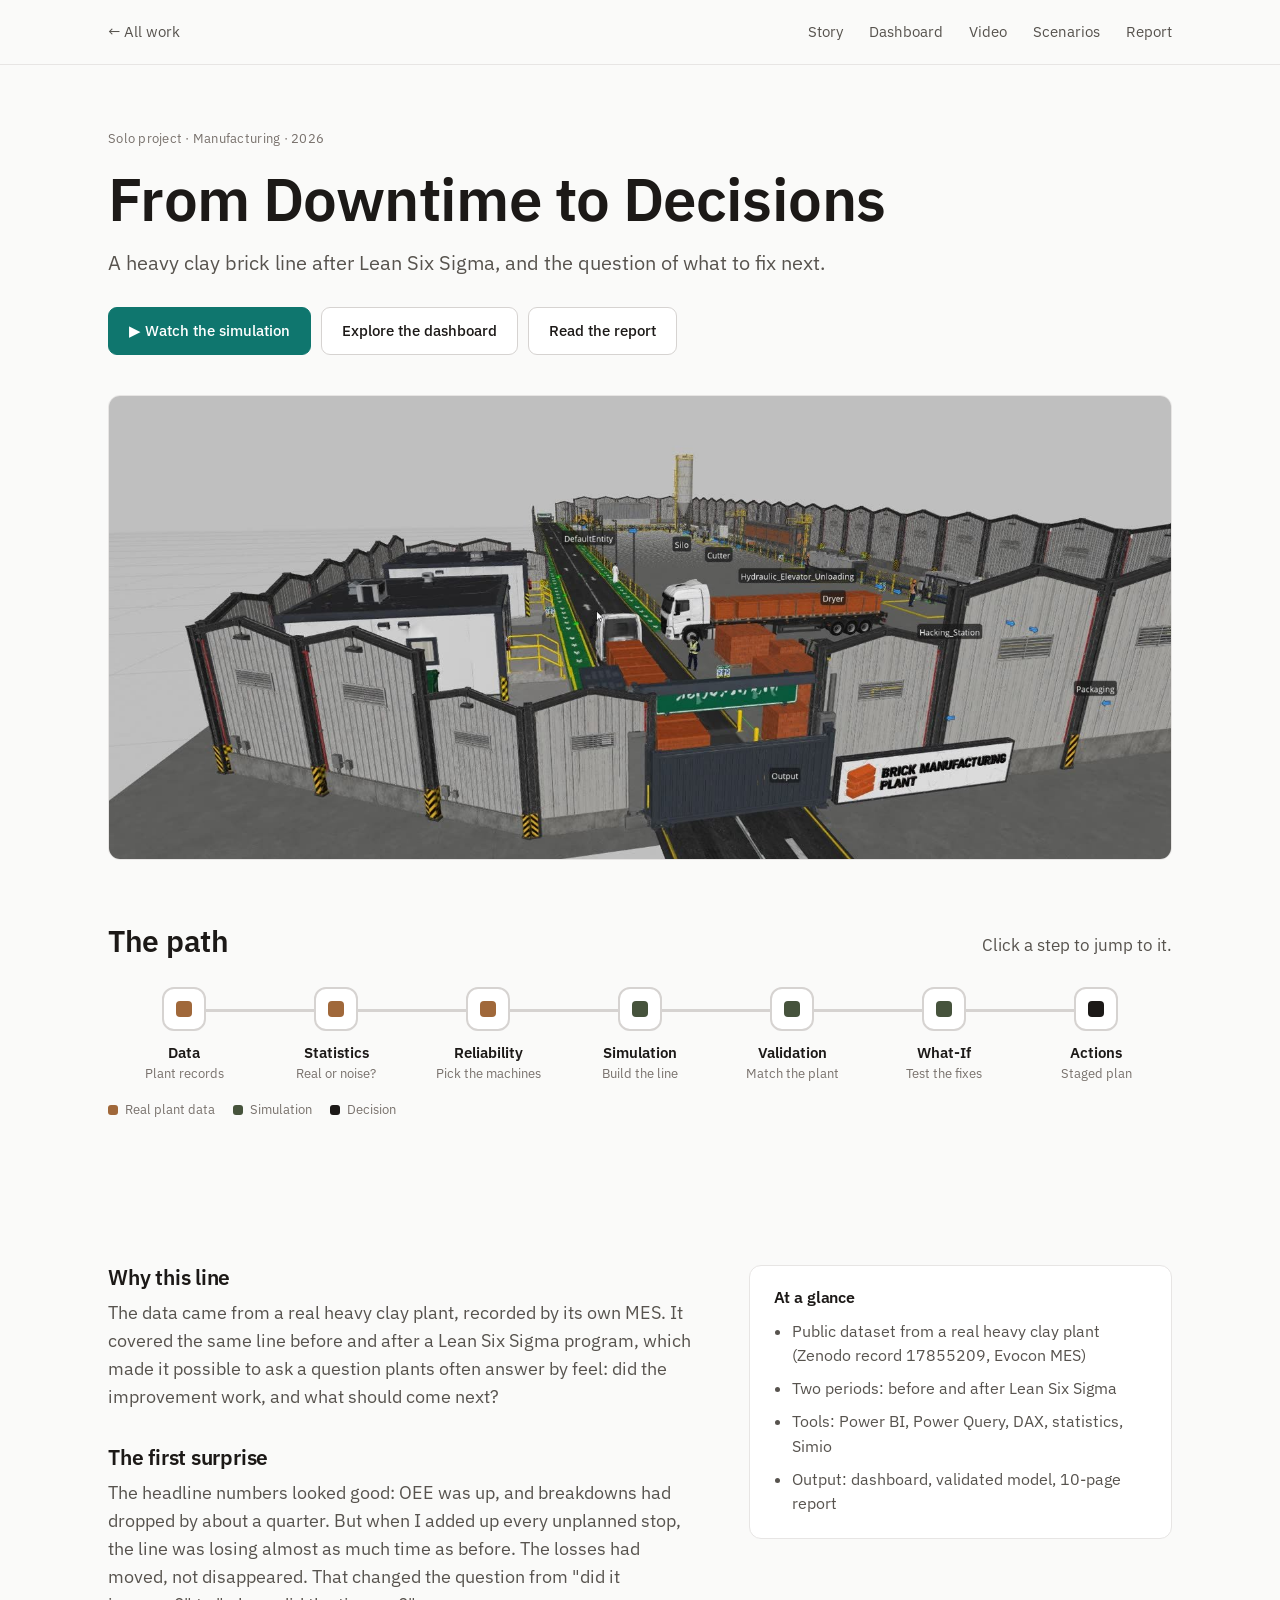
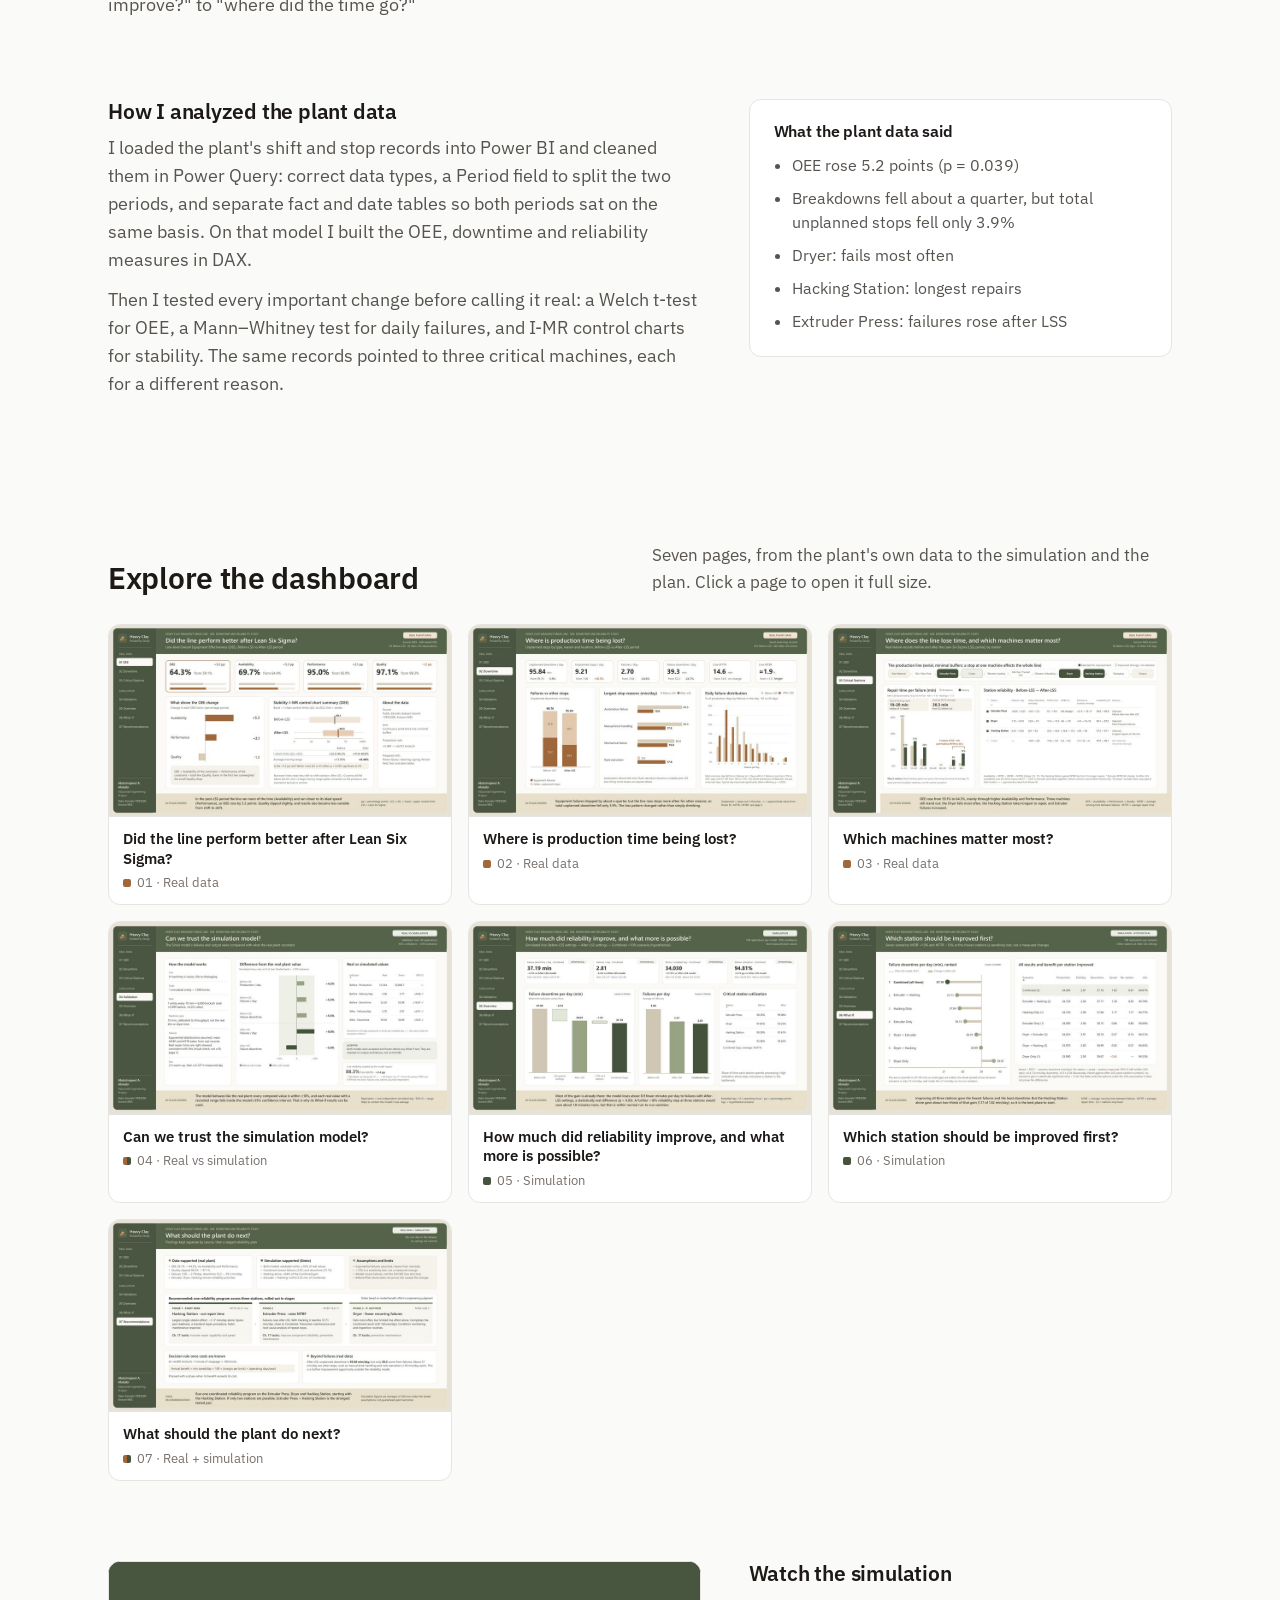
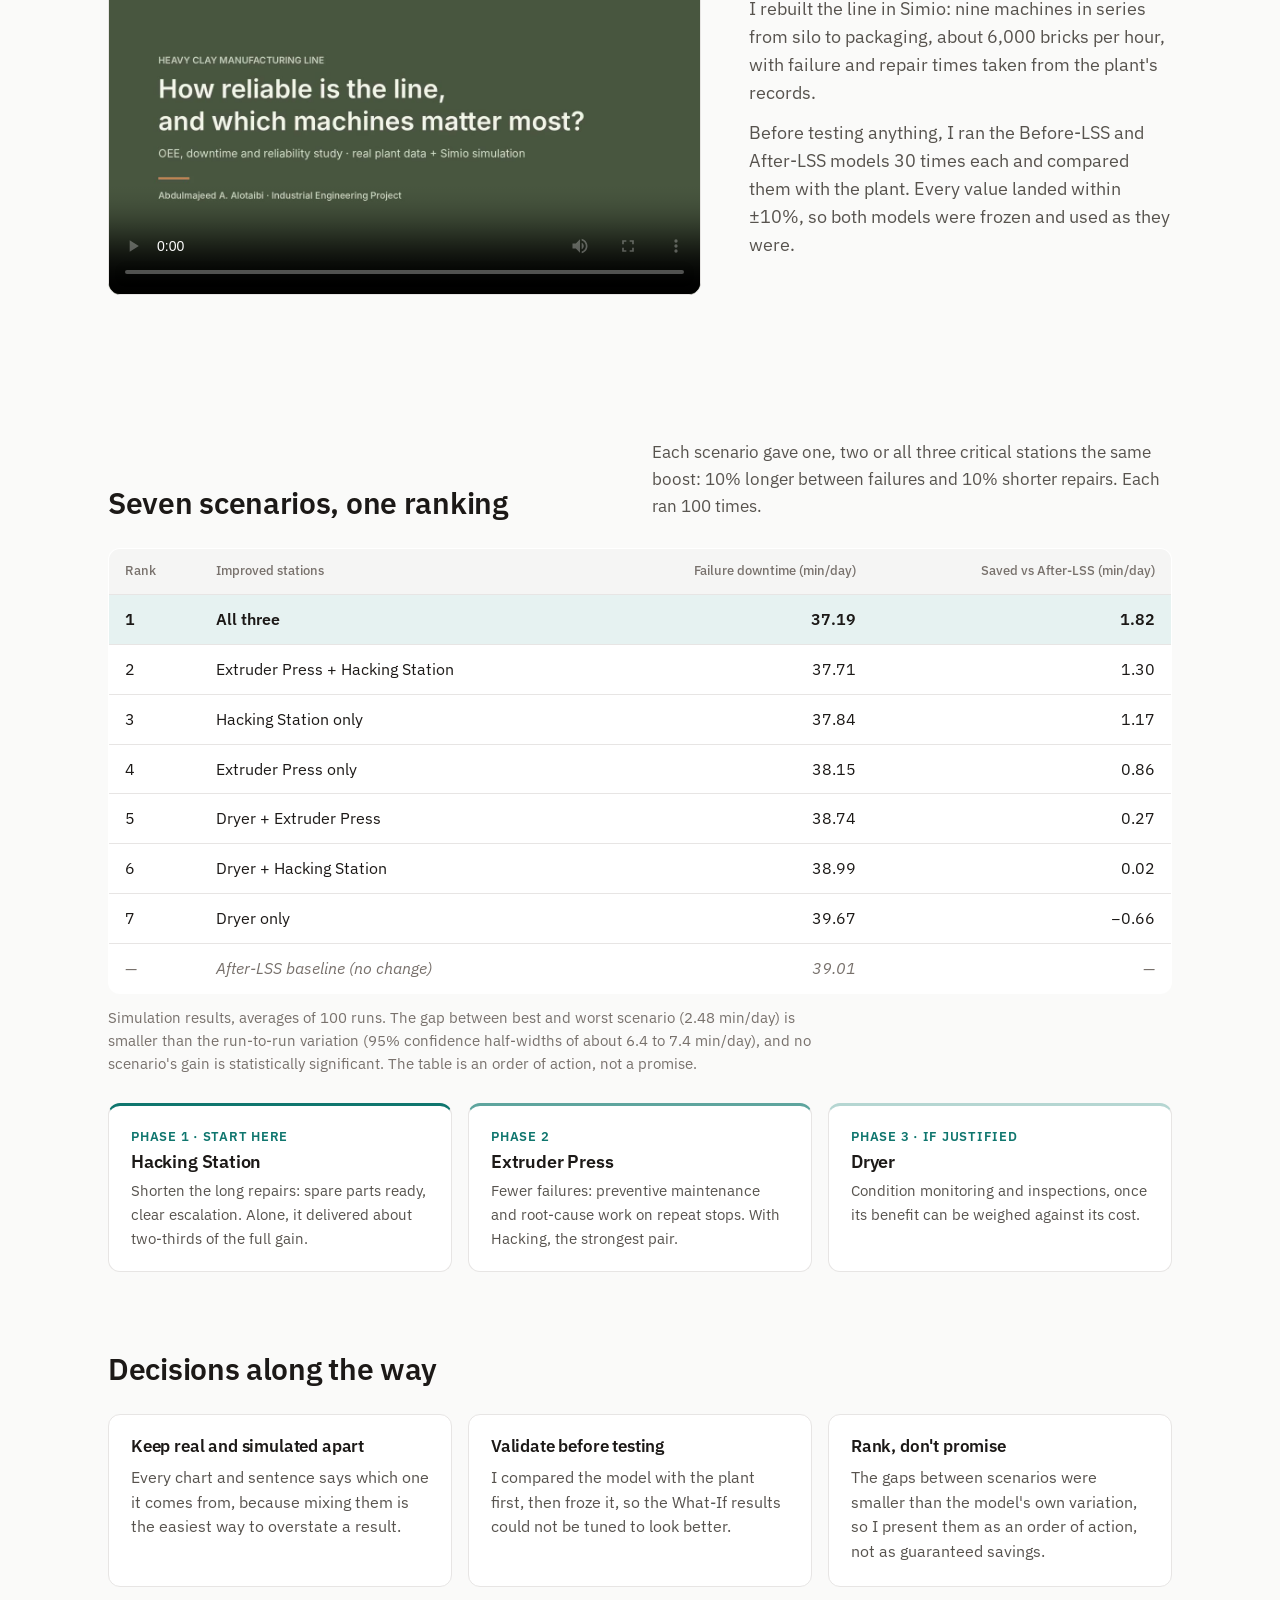
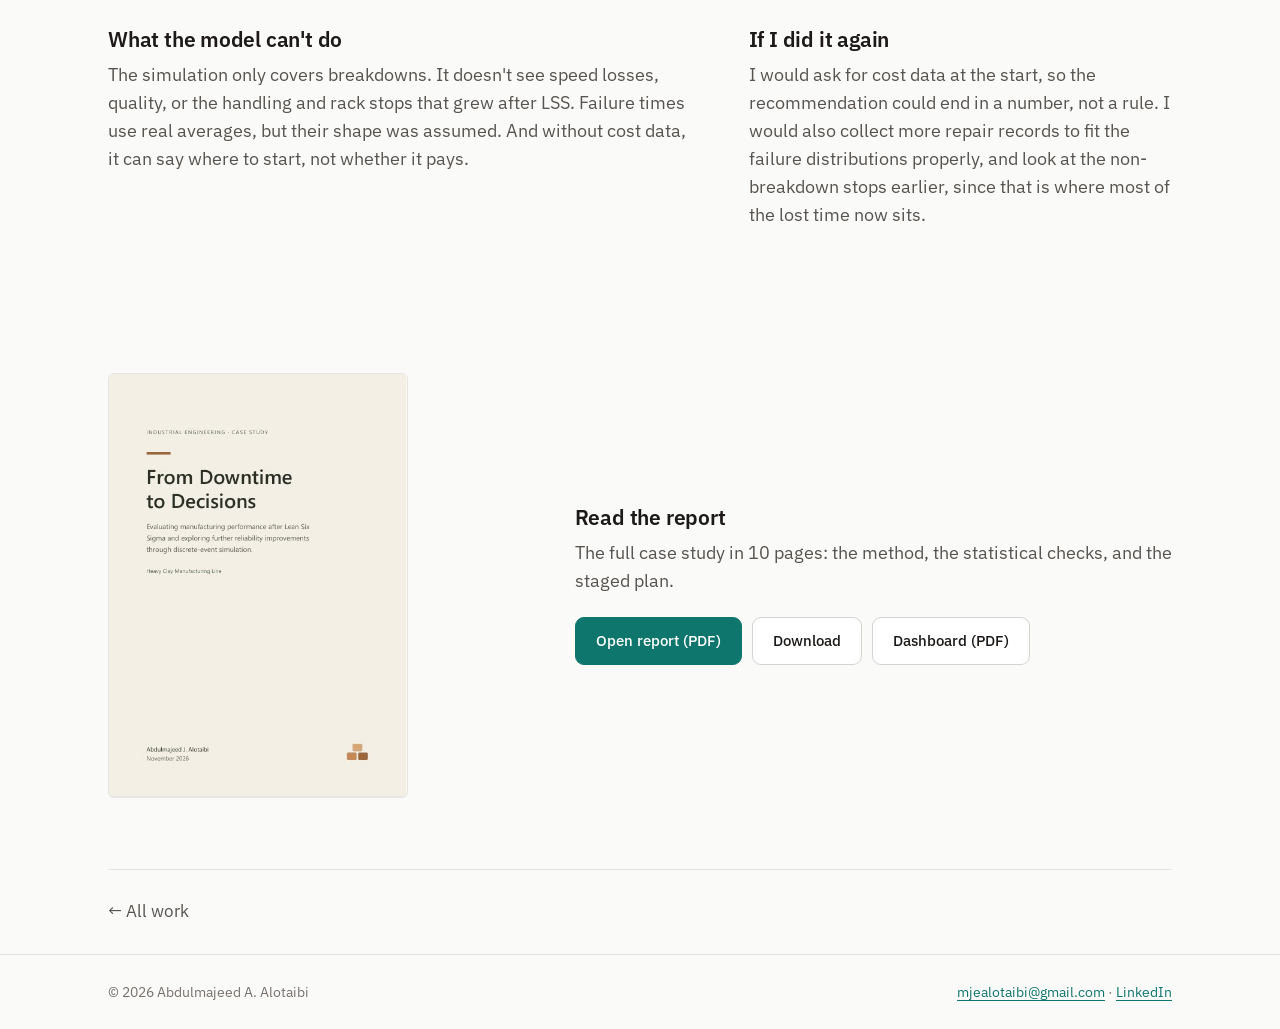
==== projects/heavy-clay/index.html @ 5c315143 "Add portfolio site" ====
<!DOCTYPE html>
<html lang="en">
<head>
<meta charset="utf-8">
<meta name="viewport" content="width=device-width, initial-scale=1">
<title>From Downtime to Decisions · Abdulmajeed A. Alotaibi</title>
<meta name="description" content="A heavy clay brick line after Lean Six Sigma: Power BI analysis of real plant data, a validated Simio model, and a staged reliability plan.">
<meta property="og:title" content="From Downtime to Decisions">
<meta property="og:description" content="A heavy clay brick line after Lean Six Sigma, and the question of what to fix next.">
<meta property="og:image" content="img/dashboard-01-thumb.jpg">
<link rel="icon" href="data:image/svg+xml,%3Csvg xmlns='http://www.w3.org/2000/svg' viewBox='0 0 32 32'%3E%3Crect width='32' height='32' rx='7' fill='%230F766E'/%3E%3Ctext x='16' y='22' font-family='Arial' font-size='16' font-weight='700' fill='white' text-anchor='middle'%3EAA%3C/text%3E%3C/svg%3E">
<link rel="preconnect" href="https://fonts.googleapis.com">
<link rel="preconnect" href="https://fonts.gstatic.com" crossorigin>
<link href="https://fonts.googleapis.com/css2?family=IBM+Plex+Sans:wght@400;500;600&display=swap" rel="stylesheet">
<link rel="stylesheet" href="../../style.css">
</head>
<body>

<nav class="nav pnav" aria-label="Project">
  <div class="wrap">
    <a class="back" href="../../#work">← All work</a>
    <ul>
      <li><a href="#story">Story</a></li>
      <li><a href="#dashboard">Dashboard</a></li>
      <li><a href="#simulation">Video</a></li>
      <li><a href="#scenarios">Scenarios</a></li>
      <li><a href="#report">Report</a></li>
    </ul>
  </div>
</nav>

<main>

<header class="p-hero">
  <div class="wrap">
    <div class="tags">Solo project · Manufacturing · 2026</div>
    <h1>From Downtime to Decisions</h1>
    <p class="lead">A heavy clay brick line after Lean Six Sigma, and the question of what to fix next.</p>
    <div class="btns">
      <a class="btn primary" href="#simulation">▶ Watch the simulation</a>
      <a class="btn" href="#dashboard">Explore the dashboard</a>
      <a class="btn" href="#report">Read the report</a>
    </div>
    <div class="p-cover"><img src="img/simio-line.jpg" alt="3D view of the Simio model of the brick production line" width="1600" height="900"></div>
  </div>
</header>

<section id="path" style="padding-top:24px">
  <div class="wrap">
    <div class="sec-head"><h2>The path</h2><p>Click a step to jump to it.</p></div>
    <nav class="path" aria-label="Project steps">
      <a class="stop" href="#analysis"><i></i><b>Data</b><span>Plant records</span></a>
      <a class="stop" href="#analysis"><i></i><b>Statistics</b><span>Real or noise?</span></a>
      <a class="stop" href="#analysis"><i></i><b>Reliability</b><span>Pick the machines</span></a>
      <a class="stop sim" href="#simulation"><i></i><b>Simulation</b><span>Build the line</span></a>
      <a class="stop sim" href="#simulation"><i></i><b>Validation</b><span>Match the plant</span></a>
      <a class="stop sim" href="#scenarios"><i></i><b>What-If</b><span>Test the fixes</span></a>
      <a class="stop dec" href="#plan"><i></i><b>Actions</b><span>Staged plan</span></a>
    </nav>
    <div class="key"><span>Real plant data</span><span class="s">Simulation</span><span class="d">Decision</span></div>
  </div>
</section>

<section id="story">
  <div class="wrap two">
    <div class="prose">
      <h3>Why this line</h3>
      <p>The data came from a real heavy clay plant, recorded by its own MES. It covered the same line before and after a Lean Six Sigma program, which made it possible to ask a question plants often answer by feel: did the improvement work, and what should come next?</p>
      <h3>The first surprise</h3>
      <p>The headline numbers looked good: OEE was up, and breakdowns had dropped by about a quarter. But when I added up every unplanned stop, the line was losing almost as much time as before. The losses had moved, not disappeared. That changed the question from "did it improve?" to "where did the time go?"</p>
    </div>
    <aside class="card aside" aria-label="At a glance">
      <h3>At a glance</h3>
      <ul>
        <li>Public dataset from a real heavy clay plant (Zenodo record 17855209, Evocon MES)</li>
        <li>Two periods: before and after Lean Six Sigma</li>
        <li>Tools: Power BI, Power Query, DAX, statistics, Simio</li>
        <li>Output: dashboard, validated model, 10-page report</li>
      </ul>
    </aside>
  </div>
</section>

<section id="analysis" style="padding-top:8px">
  <div class="wrap two">
    <div class="prose">
      <h3>How I analyzed the plant data</h3>
      <p>I loaded the plant's shift and stop records into Power BI and cleaned them in Power Query: correct data types, a Period field to split the two periods, and separate fact and date tables so both periods sat on the same basis. On that model I built the OEE, downtime and reliability measures in DAX.</p>
      <p>Then I tested every important change before calling it real: a Welch t-test for OEE, a Mann–Whitney test for daily failures, and I-MR control charts for stability. The same records pointed to three critical machines, each for a different reason.</p>
    </div>
    <aside class="card aside" aria-label="What the data said">
      <h3>What the plant data said</h3>
      <ul>
        <li>OEE rose 5.2 points (p = 0.039)</li>
        <li>Breakdowns fell about a quarter, but total unplanned stops fell only 3.9%</li>
        <li>Dryer: fails most often</li>
        <li>Hacking Station: longest repairs</li>
        <li>Extruder Press: failures rose after LSS</li>
      </ul>
    </aside>
  </div>
</section>

<section id="dashboard">
  <div class="wrap">
    <div class="sec-head">
      <h2>Explore the dashboard</h2>
      <p>Seven pages, from the plant's own data to the simulation and the plan. Click a page to open it full size.</p>
    </div>
    <div class="gallery" id="gallery">
      <button data-i="0"><img src="img/dashboard-01-thumb.jpg" alt="Page 01: OEE before and after Lean Six Sigma" loading="lazy" width="800" height="450"><span class="cap"><b>Did the line perform better after Lean Six Sigma?</b><span><i class="dot"></i>01 · Real data</span></span></button>
      <button data-i="1"><img src="img/dashboard-02-thumb.jpg" alt="Page 02: unplanned stops by type, reason and day" loading="lazy" width="800" height="450"><span class="cap"><b>Where is production time being lost?</b><span><i class="dot"></i>02 · Real data</span></span></button>
      <button data-i="2"><img src="img/dashboard-03-thumb.jpg" alt="Page 03: repair times and station reliability" loading="lazy" width="800" height="450"><span class="cap"><b>Which machines matter most?</b><span><i class="dot"></i>03 · Real data</span></span></button>
      <button data-i="3"><img src="img/dashboard-04-thumb.jpg" alt="Page 04: simulated versus real values" loading="lazy" width="800" height="450"><span class="cap"><b>Can we trust the simulation model?</b><span><i class="dot mix"></i>04 · Real vs simulation</span></span></button>
      <button data-i="4"><img src="img/dashboard-05-thumb.jpg" alt="Page 05: simulated reliability before, after and with improvements" loading="lazy" width="800" height="450"><span class="cap"><b>How much did reliability improve, and what more is possible?</b><span><i class="dot sim"></i>05 · Simulation</span></span></button>
      <button data-i="5"><img src="img/dashboard-06-thumb.jpg" alt="Page 06: failure-related downtime by What-If scenario" loading="lazy" width="800" height="450"><span class="cap"><b>Which station should be improved first?</b><span><i class="dot sim"></i>06 · Simulation</span></span></button>
      <button data-i="6"><img src="img/dashboard-07-thumb.jpg" alt="Page 07: findings and staged recommendation" loading="lazy" width="800" height="450"><span class="cap"><b>What should the plant do next?</b><span><i class="dot mix"></i>07 · Real + simulation</span></span></button>
    </div>
  </div>
</section>

<section id="simulation" style="padding-top:8px">
  <div class="wrap two">
    <div>
      <div class="video">
        <video controls preload="metadata" poster="img/video-poster.jpg" playsinline>
          <source src="media/simulation.mp4" type="video/mp4">
          Your browser does not support the video tag.
        </video>
      </div>
    </div>
    <div class="prose">
      <h3>Watch the simulation</h3>
      <p>I rebuilt the line in Simio: nine machines in series from silo to packaging, about 6,000 bricks per hour, with failure and repair times taken from the plant's records.</p>
      <p>Before testing anything, I ran the Before-LSS and After-LSS models 30 times each and compared them with the plant. Every value landed within ±10%, so both models were frozen and used as they were.</p>
    </div>
  </div>
</section>

<section id="scenarios">
  <div class="wrap">
    <div class="sec-head">
      <h2>Seven scenarios, one ranking</h2>
      <p>Each scenario gave one, two or all three critical stations the same boost: 10% longer between failures and 10% shorter repairs. Each ran 100 times.</p>
    </div>
    <div class="table-wrap">
      <table>
        <thead><tr><th>Rank</th><th>Improved stations</th><th class="num">Failure downtime (min/day)</th><th class="num">Saved vs After-LSS (min/day)</th></tr></thead>
        <tbody>
          <tr class="best"><td>1</td><td>All three</td><td class="num">37.19</td><td class="num">1.82</td></tr>
          <tr><td>2</td><td>Extruder Press + Hacking Station</td><td class="num">37.71</td><td class="num">1.30</td></tr>
          <tr><td>3</td><td>Hacking Station only</td><td class="num">37.84</td><td class="num">1.17</td></tr>
          <tr><td>4</td><td>Extruder Press only</td><td class="num">38.15</td><td class="num">0.86</td></tr>
          <tr><td>5</td><td>Dryer + Extruder Press</td><td class="num">38.74</td><td class="num">0.27</td></tr>
          <tr><td>6</td><td>Dryer + Hacking Station</td><td class="num">38.99</td><td class="num">0.02</td></tr>
          <tr><td>7</td><td>Dryer only</td><td class="num">39.67</td><td class="num">−0.66</td></tr>
          <tr class="base"><td>—</td><td>After-LSS baseline (no change)</td><td class="num">39.01</td><td class="num">—</td></tr>
        </tbody>
      </table>
    </div>
    <p class="note">Simulation results, averages of 100 runs. The gap between best and worst scenario (2.48 min/day) is smaller than the run-to-run variation (95% confidence half-widths of about 6.4 to 7.4 min/day), and no scenario's gain is statistically significant. The table is an order of action, not a promise.</p>

    <div id="plan" class="phases">
      <div class="card"><div class="lab">PHASE 1 · START HERE</div><h3>Hacking Station</h3><p>Shorten the long repairs: spare parts ready, clear escalation. Alone, it delivered about two-thirds of the full gain.</p></div>
      <div class="card"><div class="lab">PHASE 2</div><h3>Extruder Press</h3><p>Fewer failures: preventive maintenance and root-cause work on repeat stops. With Hacking, the strongest pair.</p></div>
      <div class="card"><div class="lab">PHASE 3 · IF JUSTIFIED</div><h3>Dryer</h3><p>Condition monitoring and inspections, once its benefit can be weighed against its cost.</p></div>
    </div>
  </div>
</section>

<section id="judgment" style="padding-top:8px">
  <div class="wrap">
    <div class="sec-head"><h2>Decisions along the way</h2></div>
    <div class="judg">
      <div class="card"><h3>Keep real and simulated apart</h3><p>Every chart and sentence says which one it comes from, because mixing them is the easiest way to overstate a result.</p></div>
      <div class="card"><h3>Validate before testing</h3><p>I compared the model with the plant first, then froze it, so the What-If results could not be tuned to look better.</p></div>
      <div class="card"><h3>Rank, don't promise</h3><p>The gaps between scenarios were smaller than the model's own variation, so I present them as an order of action, not as guaranteed savings.</p></div>
    </div>
    <div class="two" style="margin-top:40px">
      <div class="prose">
        <h3>What the model can't do</h3>
        <p>The simulation only covers breakdowns. It doesn't see speed losses, quality, or the handling and rack stops that grew after LSS. Failure times use real averages, but their shape was assumed. And without cost data, it can say where to start, not whether it pays.</p>
      </div>
      <div class="prose">
        <h3>If I did it again</h3>
        <p>I would ask for cost data at the start, so the recommendation could end in a number, not a rule. I would also collect more repair records to fit the failure distributions properly, and look at the non-breakdown stops earlier, since that is where most of the lost time now sits.</p>
      </div>
    </div>
  </div>
</section>

<section id="report">
  <div class="wrap report">
    <div class="doc"><img src="img/report-cover-01.jpg" alt="Cover of the report From Downtime to Decisions" loading="lazy"></div>
    <div class="prose">
      <h3>Read the report</h3>
      <p>The full case study in 10 pages: the method, the statistical checks, and the staged plan.</p>
      <div class="btns" style="margin-top:22px">
        <a class="btn primary" href="files/From-Downtime-to-Decisions-Report.pdf" target="_blank" rel="noopener">Open report (PDF)</a>
        <a class="btn" href="files/From-Downtime-to-Decisions-Report.pdf" download>Download</a>
        <a class="btn" href="files/From-Downtime-to-Decisions-Dashboard.pdf" target="_blank" rel="noopener">Dashboard (PDF)</a>
      </div>
    </div>
  </div>
</section>

</main>

<div class="wrap"><div class="pager"><a href="../../#work">← All work</a><span></span></div></div>

<footer>
  <div class="wrap"><span>© 2026 Abdulmajeed A. Alotaibi</span><span><a href="mailto:mjealotaibi@gmail.com">mjealotaibi@gmail.com</a> · <a href="https://www.linkedin.com/in/majalotaibi/" target="_blank" rel="noopener">LinkedIn</a></span></div>
</footer>

<div class="lb" id="lb" role="dialog" aria-modal="true" aria-label="Dashboard page viewer">
  <img id="lb-img" alt="">
  <div class="bar">
    <button id="lb-prev" aria-label="Previous page">← Prev</button>
    <span id="lb-cap"></span>
    <span style="display:flex;gap:10px"><button id="lb-next" aria-label="Next page">Next →</button><button id="lb-close" aria-label="Close viewer">Close ✕</button></span>
  </div>
</div>

<script>
(function(){
  var btns=[].slice.call(document.querySelectorAll('#gallery button'));
  var lb=document.getElementById('lb'),img=document.getElementById('lb-img'),cap=document.getElementById('lb-cap');
  var i=0,last=null;
  function show(n){
    i=(n+btns.length)%btns.length;
    var b=btns[i];
    img.src='img/dashboard-'+String(i+1).padStart(2,'0')+'.jpg';
    img.alt=b.querySelector('img').alt;
    cap.textContent=(i+1)+' / '+btns.length+' · '+b.querySelector('.cap b').textContent;
  }
  function open(n){last=document.activeElement;show(n);lb.classList.add('open');document.body.style.overflow='hidden';document.getElementById('lb-close').focus();}
  function close(){lb.classList.remove('open');document.body.style.overflow='';if(last)last.focus();}
  btns.forEach(function(b,n){b.addEventListener('click',function(){open(n);});});
  document.getElementById('lb-prev').addEventListener('click',function(){show(i-1);});
  document.getElementById('lb-next').addEventListener('click',function(){show(i+1);});
  document.getElementById('lb-close').addEventListener('click',close);
  lb.addEventListener('click',function(e){if(e.target===lb)close();});
  document.addEventListener('keydown',function(e){
    if(!lb.classList.contains('open'))return;
    if(e.key==='Escape')close();
    if(e.key==='ArrowRight')show(i+1);
    if(e.key==='ArrowLeft')show(i-1);
  });
})();
</script>
</body>
</html>
---- style.css ----
/* Abdulmajeed A. Alotaibi · portfolio
   Palette A: graphite + teal. One accent, used sparingly. */
:root{
  --bg:#FAFAF9; --card:#FFFFFF; --ink:#1C1917; --muted:#78716C; --soft:#57534E;
  --line:#E7E5E4; --line2:#D6D3D1; --accent:#0F766E; --accent-ink:#FFFFFF; --accent-soft:#E6F2F1;
  --real:#A0683A; --sim:#46533C;            /* project data colors, used only inside projects */
  --radius:12px; --wrap:1120px;
}
*{box-sizing:border-box}
html{scroll-behavior:smooth;scroll-padding-top:84px}
body{margin:0;background:var(--bg);color:var(--ink);font-family:"IBM Plex Sans","Segoe UI",system-ui,sans-serif;font-size:17px;line-height:1.6;-webkit-font-smoothing:antialiased}
img,video{max-width:100%;height:auto;display:block}
a{color:var(--accent);text-underline-offset:3px}
h1,h2,h3{line-height:1.15;margin:0;font-weight:600;letter-spacing:-.01em}
p{margin:0}
.wrap{max-width:var(--wrap);margin:0 auto;padding:0 28px}
.eyebrow{font-size:13px;letter-spacing:.1em;text-transform:uppercase;color:var(--accent);font-weight:500}
.muted{color:var(--muted)}
:focus-visible{outline:2px solid var(--accent);outline-offset:3px;border-radius:4px}

/* nav */
.nav{position:sticky;top:0;z-index:20;background:color-mix(in srgb,var(--bg) 92%,transparent);backdrop-filter:blur(8px);border-bottom:1px solid var(--line)}
.nav .wrap{display:flex;align-items:center;justify-content:space-between;height:64px;gap:16px}
.brand{font-weight:600;color:var(--ink);text-decoration:none;font-size:16px;white-space:nowrap}
.nav ul{display:flex;gap:26px;list-style:none;margin:0;padding:0;font-size:15px}
.nav ul a{color:var(--soft);text-decoration:none}
.nav ul a:hover{color:var(--ink)}
.back{color:var(--soft);text-decoration:none;font-size:15px;white-space:nowrap}
.back:hover{color:var(--ink)}

/* buttons */
.btns{display:flex;flex-wrap:wrap;gap:10px}
.btn{display:inline-flex;align-items:center;gap:8px;padding:11px 20px;border-radius:9px;font-size:15px;font-weight:500;text-decoration:none;border:1px solid var(--line2);color:var(--ink);background:var(--card)}
.btn:hover{border-color:var(--ink)}
.btn.primary{background:var(--accent);border-color:var(--accent);color:var(--accent-ink)}
.btn.primary:hover{background:#0B5E58;border-color:#0B5E58}

/* sections */
section{padding:72px 0}
.sec-head{display:flex;justify-content:space-between;align-items:end;gap:20px;margin-bottom:28px}
.sec-head h2{font-size:30px}
.sec-head p{max-width:52ch;color:var(--soft)}
.card{background:var(--card);border:1px solid var(--line);border-radius:var(--radius)}

/* home hero */
.hero{padding:84px 0 64px}
.hero .wrap{display:grid;grid-template-columns:minmax(0,7fr) minmax(0,5fr);gap:56px;align-items:center}
.hero h1{font-size:clamp(38px,5vw,58px);margin:14px 0 18px}
.hero .lead{font-size:19px;color:var(--soft);max-width:54ch;margin-bottom:28px}
.proof{display:grid;gap:12px}
.proof .card{padding:18px 20px}
.proof b{display:block;font-size:20px;font-weight:600}
.proof span{font-size:14px;color:var(--muted)}

/* work cards */
.work-grid{display:grid;grid-template-columns:repeat(2,minmax(0,1fr));gap:20px}
.work-card{overflow:hidden;text-decoration:none;color:inherit;display:flex;flex-direction:column;transition:border-color .15s}
.work-card:hover{border-color:var(--line2)}
.work-card:hover h3{text-decoration:underline;text-underline-offset:4px}
.work-card .shot{aspect-ratio:16/9;background:#EEEDEA;border-bottom:1px solid var(--line)}
.work-card .shot img{width:100%;height:100%;object-fit:cover}
.work-card .body{padding:20px 22px 22px;display:flex;flex-direction:column;gap:8px}
.tags{font-size:13px;color:var(--muted);letter-spacing:.02em}
.work-card h3{font-size:21px}
.work-card p{color:var(--soft);font-size:15.5px}
.more{margin-top:6px;font-size:15px;color:var(--accent);font-weight:500}
.work-card.feature{grid-column:1/-1;display:grid;grid-template-columns:minmax(0,7fr) minmax(0,5fr)}
.work-card.feature .shot{aspect-ratio:auto;min-height:100%;border-bottom:0;border-right:1px solid var(--line)}
.work-card.feature .body{justify-content:center;padding:32px}
.work-card.feature h3{font-size:26px}
.slot{border:1px dashed var(--line2);border-radius:var(--radius);display:flex;align-items:center;justify-content:center;color:var(--muted);font-size:15px;min-height:260px;padding:20px;text-align:center}

/* how I work */
.steps3{display:grid;grid-template-columns:repeat(3,minmax(0,1fr));gap:20px}
.steps3 .card{padding:24px}
.steps3 .n{font-size:13px;color:var(--accent);font-weight:600;letter-spacing:.06em}
.steps3 h3{font-size:19px;margin:8px 0}
.steps3 p{color:var(--soft);font-size:15.5px}

/* skills */
.skills{display:grid;grid-template-columns:repeat(4,minmax(0,1fr));gap:20px}
.skills .card{padding:22px}
.skills h3{font-size:16px;margin-bottom:12px}
.chips{display:flex;flex-wrap:wrap;gap:8px}
.chip{font-size:14px;padding:5px 11px;border-radius:999px;background:var(--bg);border:1px solid var(--line);color:var(--soft)}

/* certifications */
.cert{display:flex;justify-content:space-between;align-items:center;gap:20px;padding:22px 24px}
.cert h3{font-size:18px}
.cert p{font-size:15px;color:var(--muted);margin-top:4px}
.badge{flex:none;font-size:13px;font-weight:600;color:var(--accent);background:var(--accent-soft);padding:6px 12px;border-radius:999px}

/* about + contact */
.about{display:grid;grid-template-columns:minmax(0,4fr) minmax(0,8fr);gap:40px}
.about p{font-size:19px;color:var(--soft);max-width:62ch}
.contact{background:var(--ink);color:#F5F5F4;padding:64px 0}
.contact .wrap{display:flex;justify-content:space-between;align-items:center;gap:28px;flex-wrap:wrap}
.contact h2{font-size:32px}
.contact p{color:#D6D3D1;margin-top:8px}
.contact .btn{background:transparent;color:#F5F5F4;border-color:#57534E}
.contact .btn:hover{border-color:#F5F5F4}
.contact .btn.primary{background:#F5F5F4;color:var(--ink);border-color:#F5F5F4}
footer{padding:26px 0;font-size:14px;color:var(--muted);border-top:1px solid var(--line)}
footer .wrap{display:flex;justify-content:space-between;gap:16px;flex-wrap:wrap}

/* ---------- project page ---------- */
.p-hero{padding:64px 0 40px}
.p-hero h1{font-size:clamp(38px,5.2vw,60px);margin:14px 0 14px}
.p-hero .lead{font-size:20px;color:var(--soft);max-width:60ch;margin-bottom:28px}
.p-cover{margin-top:40px;border-radius:var(--radius);overflow:hidden;border:1px solid var(--line);aspect-ratio:16/7;background:#2B3027}
.p-cover img{width:100%;height:100%;object-fit:cover}

.path{display:grid;grid-template-columns:repeat(7,minmax(0,1fr));position:relative;margin-top:8px}
.path::before{content:"";position:absolute;left:7%;right:7%;top:22px;height:3px;background:var(--line2);border-radius:2px}
.stop{position:relative;text-align:center;text-decoration:none;color:inherit;padding:0 4px}
.stop i{display:block;width:44px;height:44px;margin:0 auto 10px;border-radius:12px;background:var(--card);border:2px solid var(--line2);position:relative}
.stop i::after{content:"";position:absolute;inset:12px;border-radius:4px;background:var(--real)}
.stop.sim i::after{background:var(--sim)}
.stop.dec i::after{background:var(--ink)}
.stop b{display:block;font-size:15px;font-weight:600}
.stop span{display:block;font-size:13px;color:var(--muted);line-height:1.35}
.stop:hover b{text-decoration:underline;text-underline-offset:3px}
.key{display:flex;gap:18px;flex-wrap:wrap;margin-top:18px;font-size:13px;color:var(--muted)}
.key span::before{content:"";display:inline-block;width:10px;height:10px;border-radius:3px;margin-right:7px;vertical-align:-1px;background:var(--real)}
.key .s::before{background:var(--sim)}.key .d::before{background:var(--ink)}

.prose{max-width:68ch}
.prose h3{font-size:21px;margin:34px 0 10px}
.prose h3:first-child{margin-top:0}
.prose p{color:var(--soft);font-size:17.5px}
.prose p+p{margin-top:12px}
.two{display:grid;grid-template-columns:minmax(0,7fr) minmax(0,5fr);gap:48px;align-items:start}
.aside{padding:22px 24px}
.aside h3{font-size:16px;margin-bottom:12px}
.aside ul{margin:0;padding-left:18px;color:var(--soft);font-size:15.5px}
.aside li+li{margin-top:8px}

.gallery{display:grid;grid-template-columns:repeat(3,minmax(0,1fr));gap:16px}
.gallery button{all:unset;cursor:zoom-in;display:flex;flex-direction:column;background:var(--card);border:1px solid var(--line);border-radius:var(--radius);overflow:hidden}
.gallery button:hover{border-color:var(--line2)}
.gallery button:focus-visible{outline:2px solid var(--accent);outline-offset:3px}
.gallery img{aspect-ratio:16/9;width:100%;height:auto;object-fit:cover;border-bottom:1px solid var(--line)}
.gallery .cap{padding:12px 14px;display:flex;flex-direction:column;gap:4px}
.gallery .cap b{font-size:15px;font-weight:600;line-height:1.3}
.gallery .cap span{font-size:12.5px;color:var(--muted)}
.dot{display:inline-block;width:8px;height:8px;border-radius:2px;margin-right:6px;vertical-align:0;background:var(--real)}
.dot.sim{background:var(--sim)}.dot.mix{background:linear-gradient(90deg,var(--real) 50%,var(--sim) 50%)}

.video{border-radius:var(--radius);overflow:hidden;border:1px solid var(--line);background:#000}
.video video{width:100%;aspect-ratio:16/9}

.table-wrap{overflow-x:auto}
table{width:100%;border-collapse:collapse;font-size:15.5px;background:var(--card);border:1px solid var(--line);border-radius:var(--radius);overflow:hidden}
th,td{padding:12px 16px;text-align:left;border-bottom:1px solid var(--line)}
th{font-size:13px;font-weight:500;color:var(--muted);background:#F5F5F4}
td.num,th.num{text-align:right;font-variant-numeric:tabular-nums}
tr.best td{background:var(--accent-soft);font-weight:600}
tr.base td{color:var(--muted);font-style:italic}
tr:last-child td{border-bottom:0}
.note{font-size:14.5px;color:var(--muted);margin-top:12px;max-width:80ch}

.phases{display:grid;grid-template-columns:repeat(3,minmax(0,1fr));gap:16px;margin-top:28px}
.phases .card{padding:20px 22px;border-top:3px solid var(--accent)}
.phases .card:nth-child(2){border-top-color:#5EA59E}
.phases .card:nth-child(3){border-top-color:#B5D6D2}
.phases .lab{font-size:12.5px;font-weight:600;letter-spacing:.06em;color:var(--accent)}
.phases h3{font-size:18px;margin:6px 0 6px}
.phases p{font-size:15px;color:var(--soft)}

.judg{display:grid;grid-template-columns:repeat(3,minmax(0,1fr));gap:16px}
.judg .card{padding:22px}
.judg h3{font-size:17px;margin-bottom:8px}
.judg p{font-size:15.5px;color:var(--soft)}

.report{display:grid;grid-template-columns:minmax(0,5fr) minmax(0,7fr);gap:40px;align-items:center}
.report .doc{aspect-ratio:210/297;max-width:300px;border-radius:6px;overflow:hidden;border:1px solid var(--line);box-shadow:0 1px 0 var(--line)}
.report .doc img{width:100%;height:100%;object-fit:cover}

.pager{display:flex;justify-content:space-between;gap:16px;padding:28px 0;border-top:1px solid var(--line)}
.pager a{text-decoration:none;color:var(--soft)}
.pager a:hover{color:var(--ink)}

/* lightbox */
.lb{position:fixed;inset:0;background:rgba(28,25,23,.94);display:none;z-index:50;align-items:center;justify-content:center;flex-direction:column;padding:24px}
.lb.open{display:flex}
.lb img{max-width:min(1600px,100%);max-height:calc(100vh - 120px);border-radius:8px;background:#fff}
.lb .bar{display:flex;align-items:center;gap:14px;margin-top:14px;color:#E7E5E4;font-size:15px;max-width:1600px;width:100%;justify-content:space-between}
.lb button{all:unset;cursor:pointer;color:#F5F5F4;border:1px solid #57534E;border-radius:8px;padding:8px 14px;font-size:15px}
.lb button:hover{border-color:#F5F5F4}
.lb button:focus-visible{outline:2px solid #5EA59E;outline-offset:2px}

/* responsive */
@media (max-width:980px){
  .work-card.feature{grid-template-columns:minmax(0,1fr)}
  .work-card.feature .shot{aspect-ratio:16/9;border-right:0;border-bottom:1px solid var(--line)}
  .hero .wrap,.two,.about,.report{grid-template-columns:minmax(0,1fr)}
  .skills{grid-template-columns:repeat(2,minmax(0,1fr))}
  .gallery,.steps3,.phases,.judg{grid-template-columns:repeat(2,minmax(0,1fr))}
}
@media (max-width:720px){
  body{font-size:16px}
  .wrap{padding:0 20px}
  section{padding:56px 0}
  .nav ul{gap:16px;font-size:14px}
  .pnav ul{display:none}
  .work-grid,.skills,.gallery,.steps3,.phases,.judg{grid-template-columns:minmax(0,1fr)}
  .sec-head{flex-direction:column;align-items:start}
  .path{grid-template-columns:minmax(0,1fr);gap:6px}
  .path::before{left:21px;right:auto;top:22px;bottom:22px;width:3px;height:auto}
  .stop{display:grid;grid-template-columns:44px minmax(0,1fr);gap:0 14px;text-align:left;align-items:center}
  .stop i{grid-row:span 2;margin:0}
  .cert{flex-direction:column;align-items:start}
  .p-cover{aspect-ratio:16/9}
}
@media (prefers-reduced-motion:reduce){html{scroll-behavior:auto}}
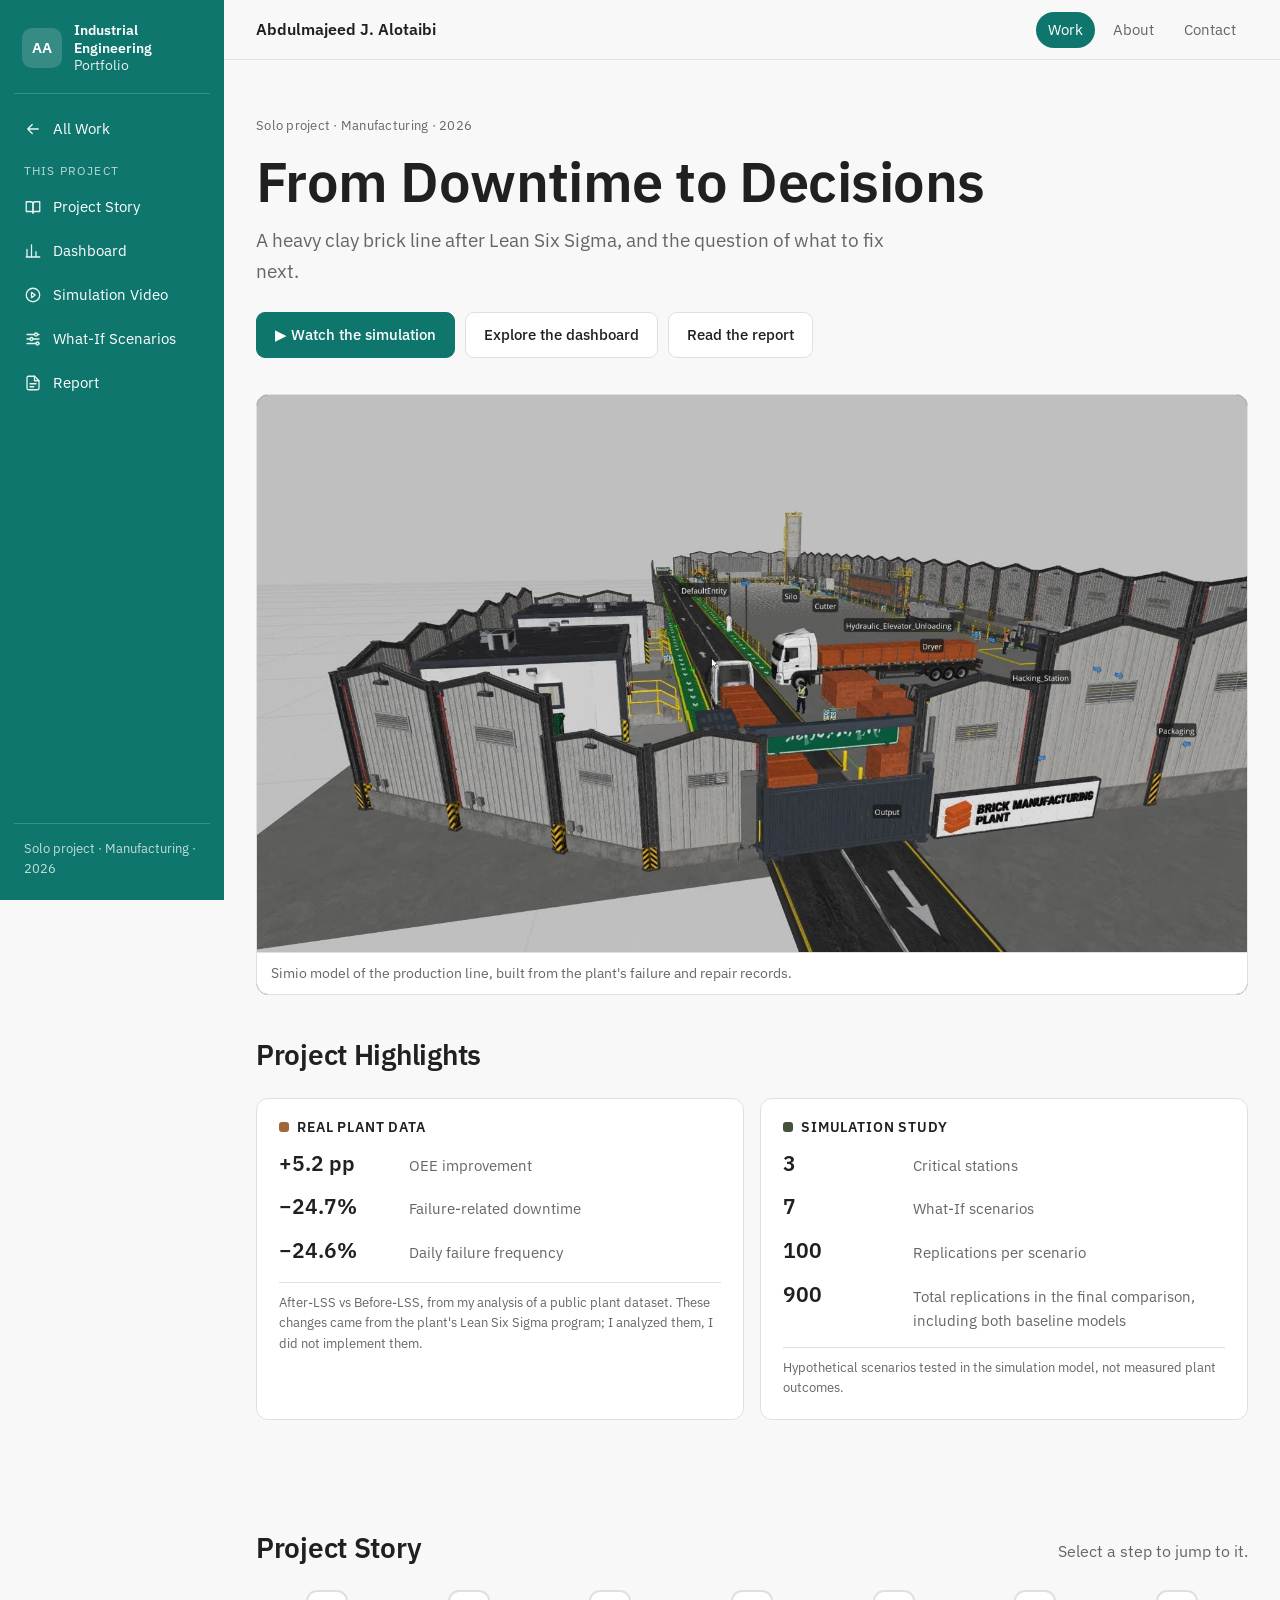
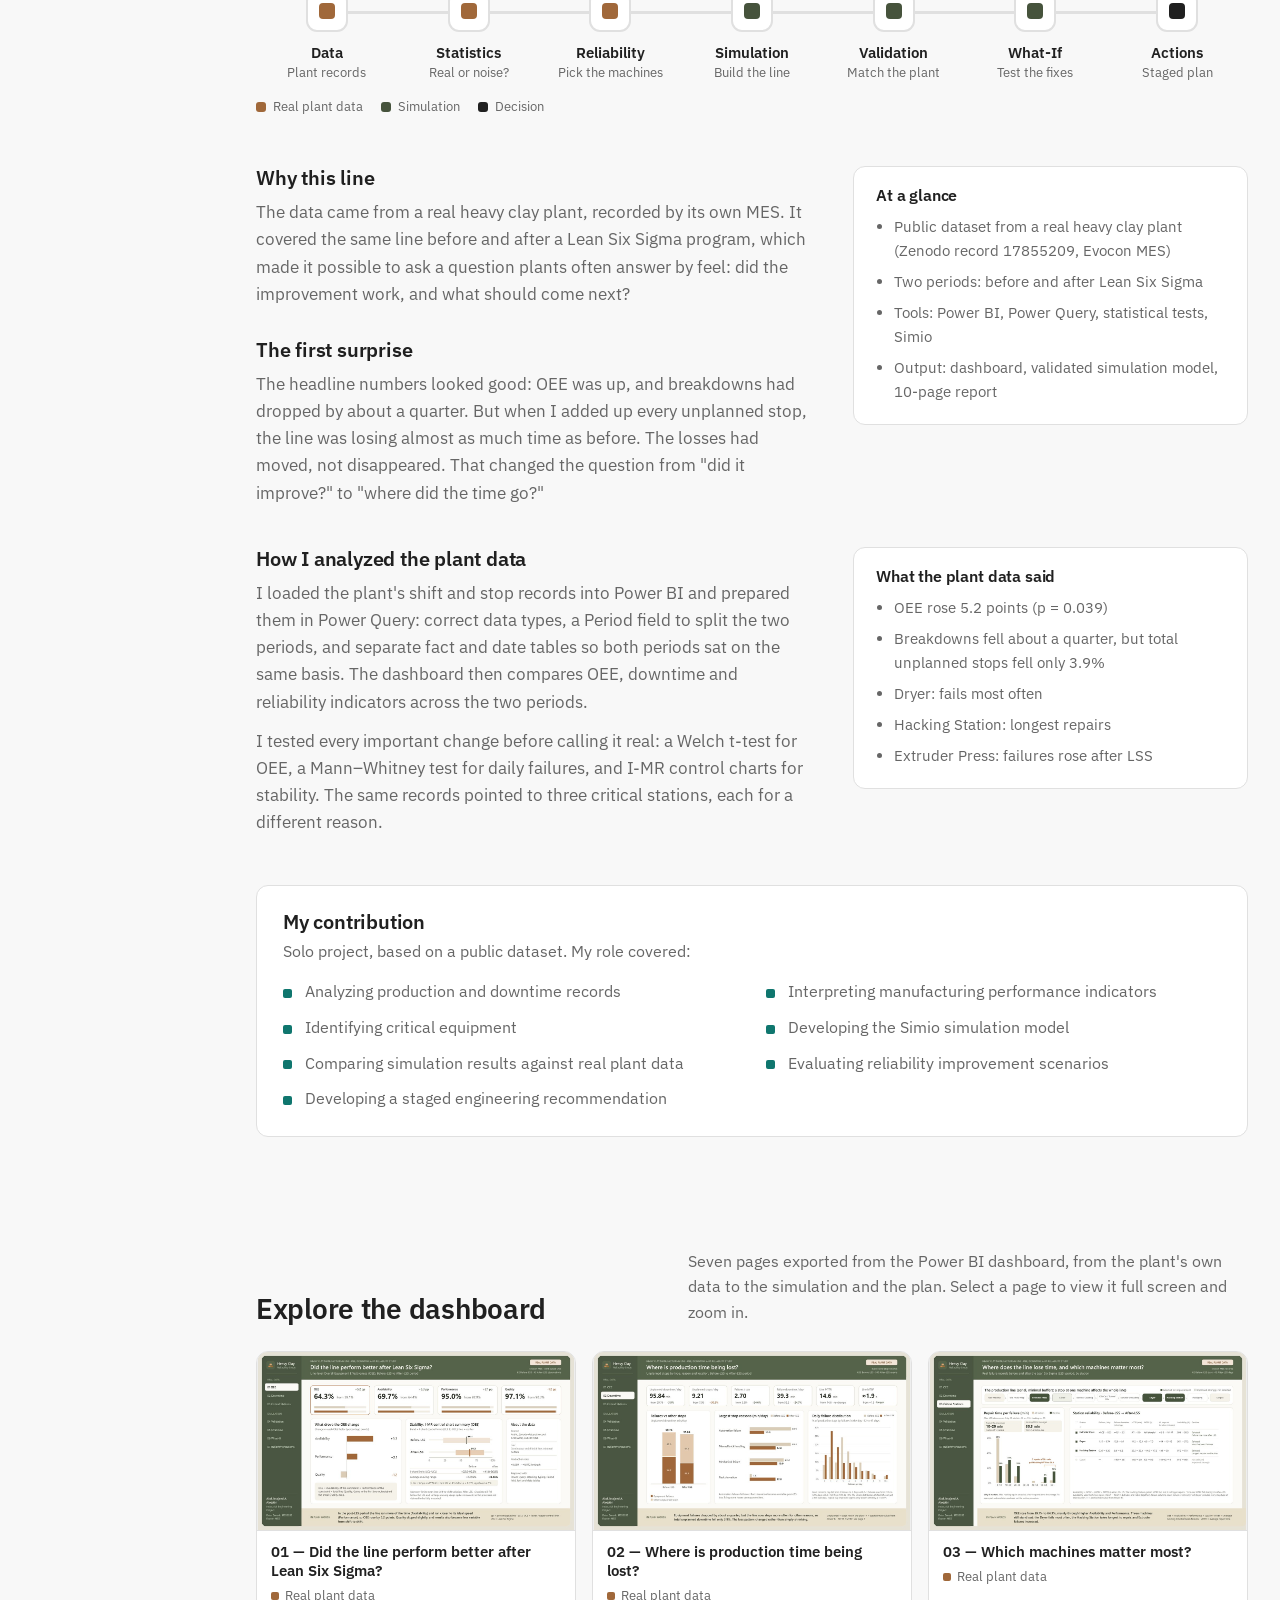
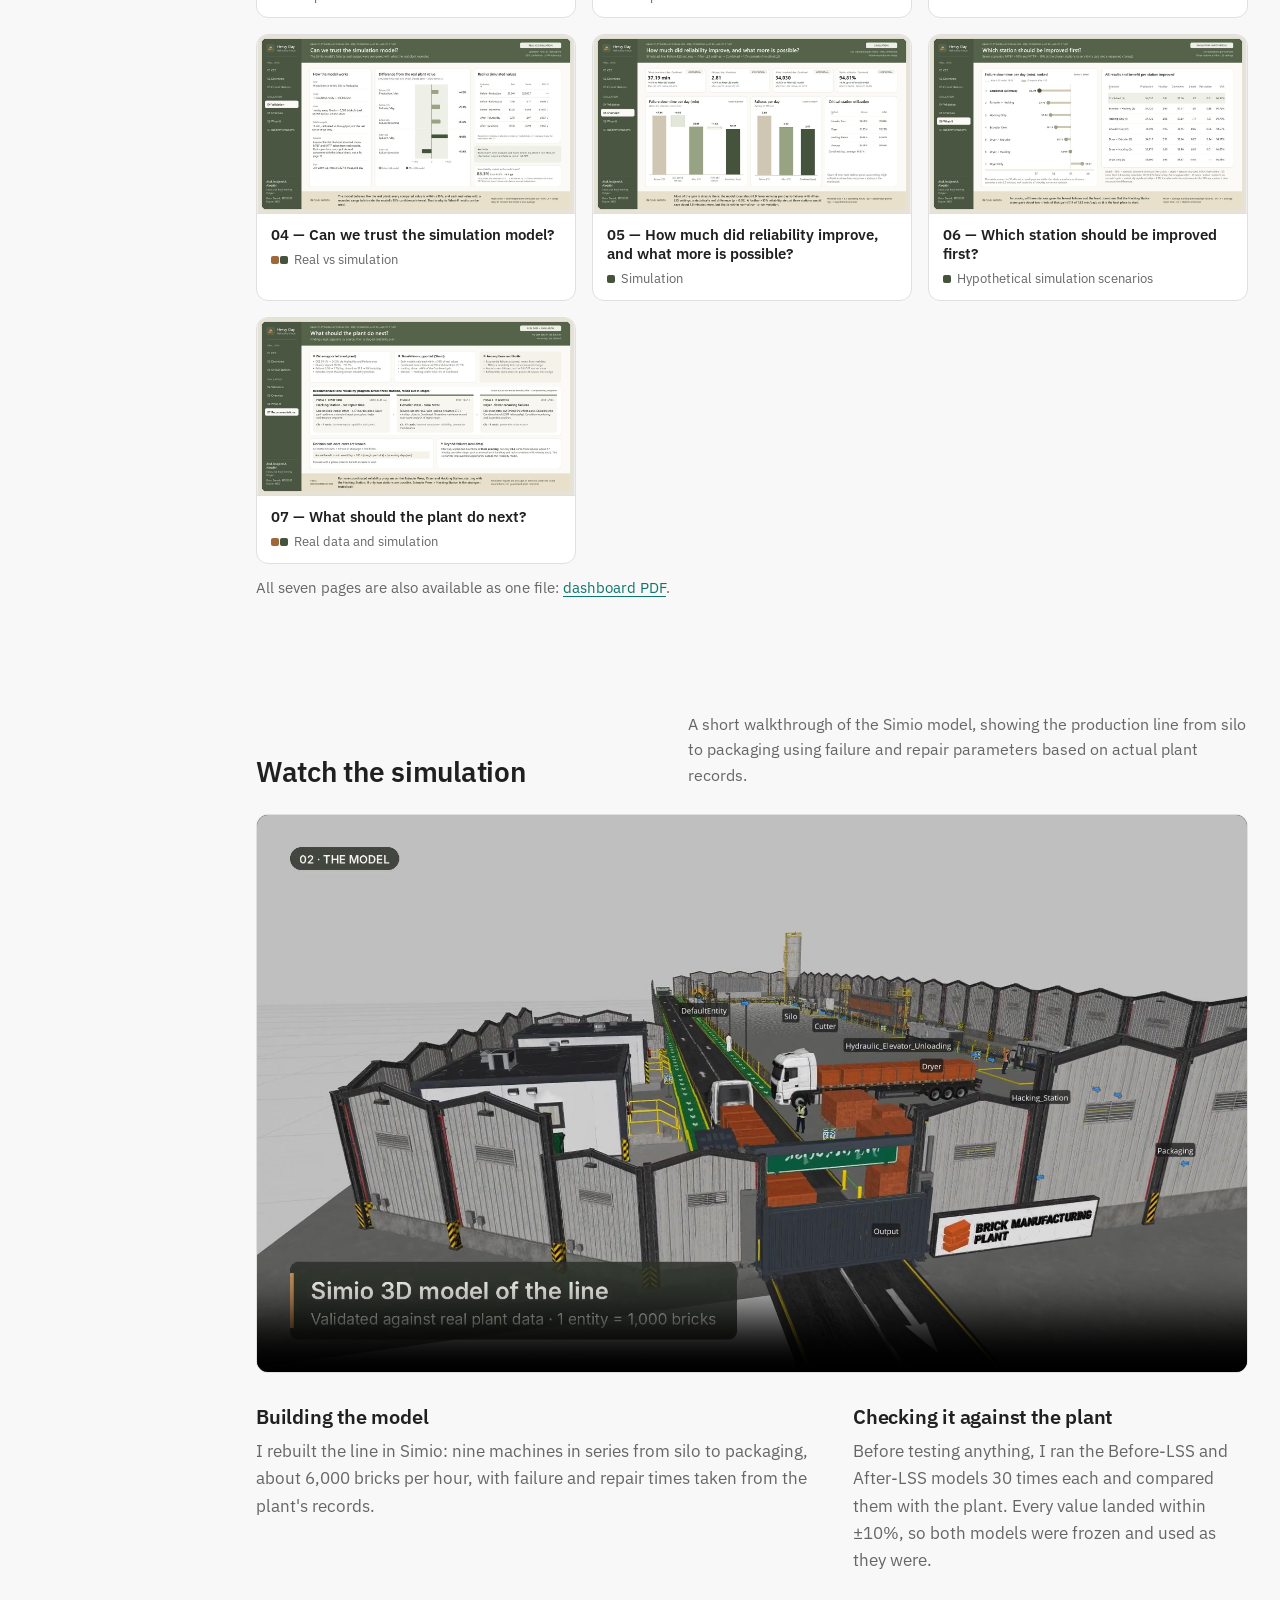
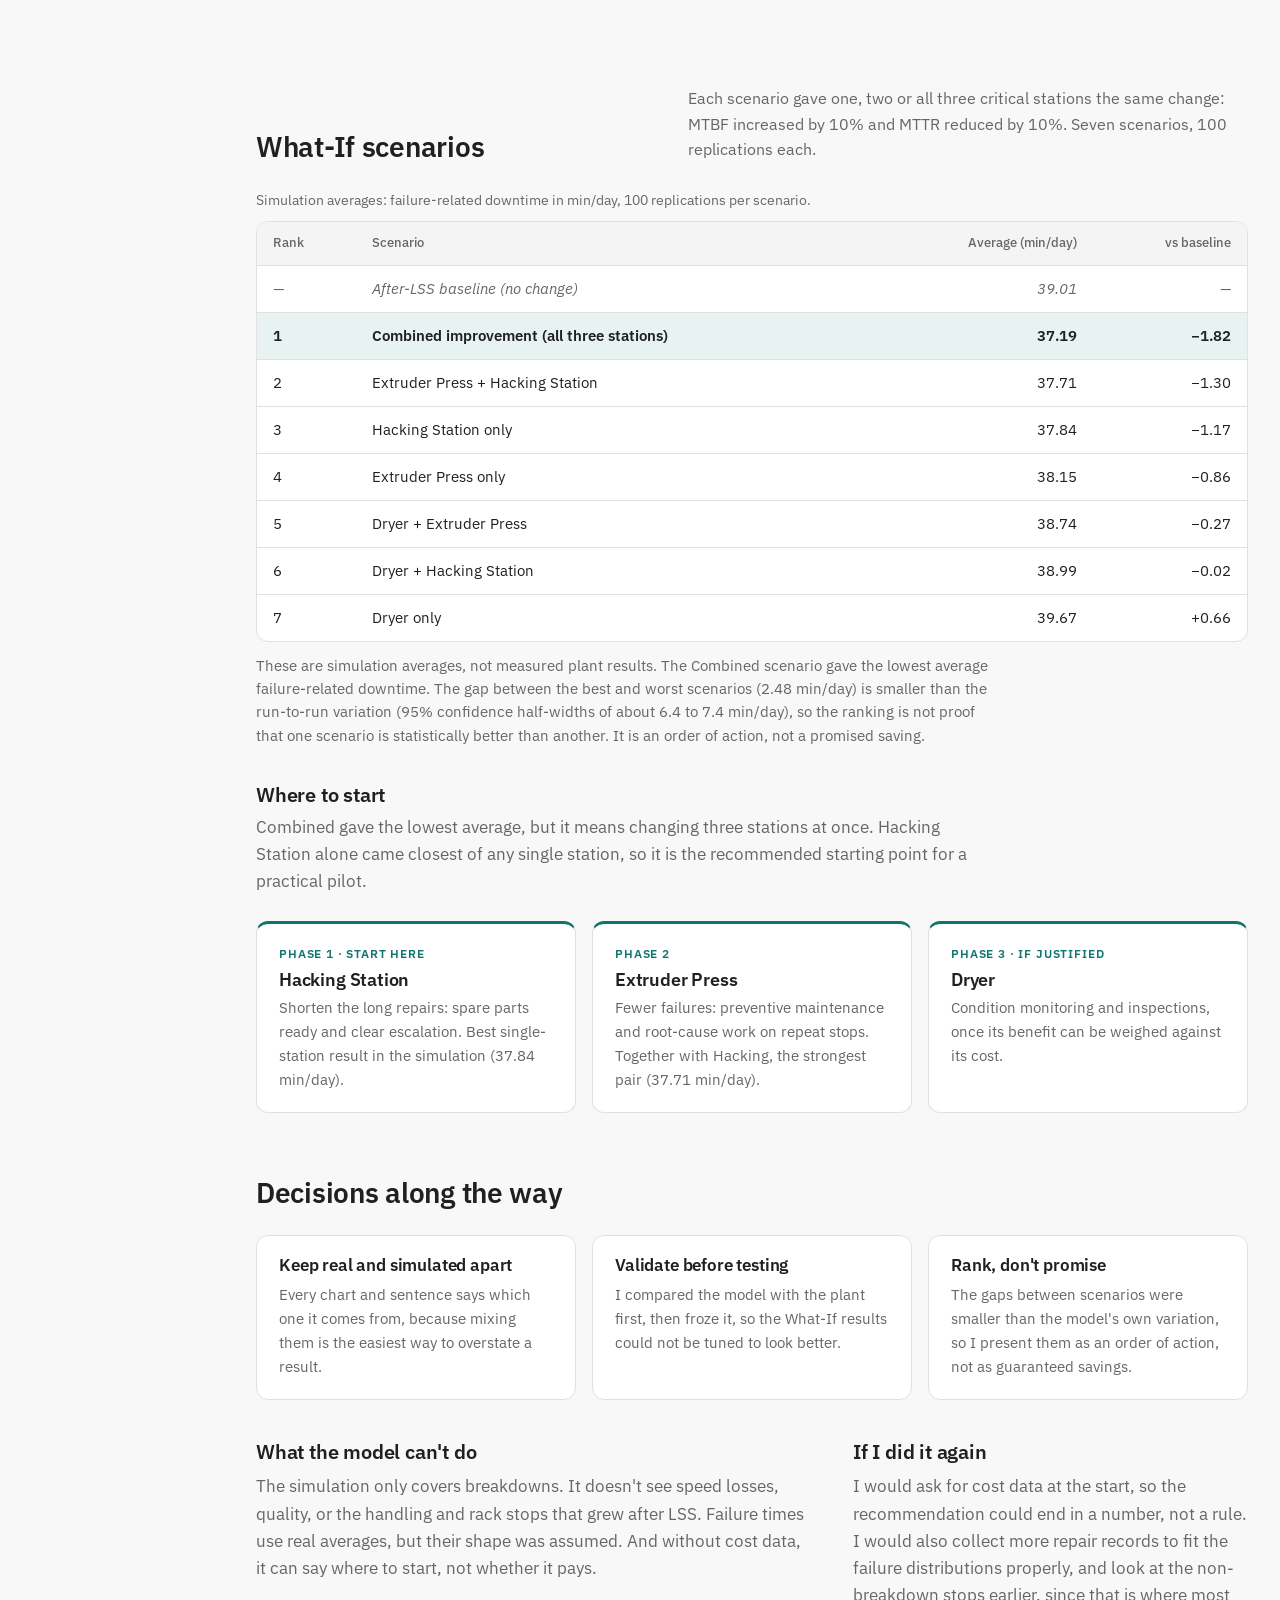
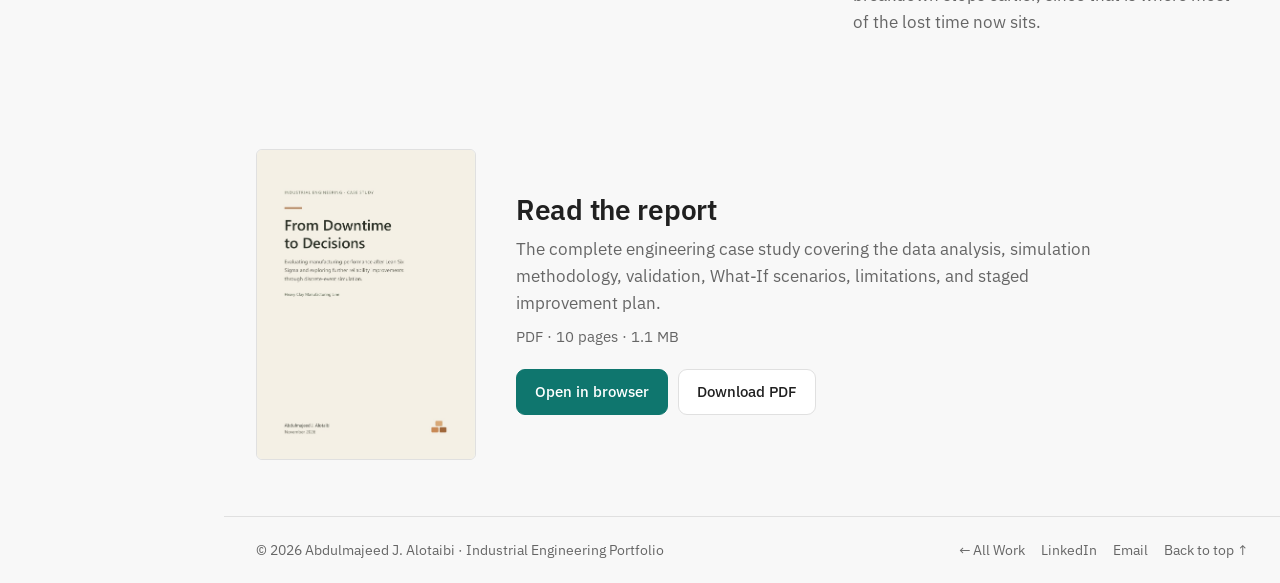
==== commit efb2a6ad: "Add files via upload" ====
--- a/projects/heavy-clay/index.html
+++ b/projects/heavy-clay/index.html
@@ -3,250 +3,318 @@
 <head>
 <meta charset="utf-8">
 <meta name="viewport" content="width=device-width, initial-scale=1">
-<title>From Downtime to Decisions · Abdulmajeed A. Alotaibi</title>
-<meta name="description" content="A heavy clay brick line after Lean Six Sigma: Power BI analysis of real plant data, a validated Simio model, and a staged reliability plan.">
-<meta property="og:title" content="From Downtime to Decisions">
-<meta property="og:description" content="A heavy clay brick line after Lean Six Sigma, and the question of what to fix next.">
-<meta property="og:image" content="img/dashboard-01-thumb.jpg">
-<link rel="icon" href="data:image/svg+xml,%3Csvg xmlns='http://www.w3.org/2000/svg' viewBox='0 0 32 32'%3E%3Crect width='32' height='32' rx='7' fill='%230F766E'/%3E%3Ctext x='16' y='22' font-family='Arial' font-size='16' font-weight='700' fill='white' text-anchor='middle'%3EAA%3C/text%3E%3C/svg%3E">
+<title>From Downtime to Decisions | Abdulmajeed J. Alotaibi</title>
+<meta name="description" content="Industrial engineering case study: a heavy clay brick line after Lean Six Sigma. Analysis of real plant data, a validated Simio simulation model, What-If reliability scenarios and a staged improvement plan.">
+<meta name="author" content="Abdulmajeed J. Alotaibi">
+<link rel="canonical" href="https://aa-alotaibi.github.io/projects/heavy-clay/">
+<meta property="og:type" content="article">
+<meta property="og:site_name" content="Abdulmajeed J. Alotaibi | Industrial Engineering Portfolio">
+<meta property="og:title" content="From Downtime to Decisions | Abdulmajeed J. Alotaibi">
+<meta property="og:description" content="A heavy clay brick line after Lean Six Sigma, and the question of what to fix next. Real plant data, a validated Simio model and seven What-If scenarios.">
+<meta property="og:url" content="https://aa-alotaibi.github.io/projects/heavy-clay/">
+<meta property="og:image" content="https://aa-alotaibi.github.io/projects/heavy-clay/img/og-image.jpg">
+<meta property="og:image:width" content="1200">
+<meta property="og:image:height" content="630">
+<meta property="og:image:alt" content="3D Simio model of a heavy clay brick production line">
+<meta name="twitter:card" content="summary_large_image">
+<meta name="theme-color" content="#0F766E">
+<link rel="icon" href="../../assets/img/favicon.svg" type="image/svg+xml">
+<link rel="icon" href="../../assets/img/favicon-32.png" sizes="32x32" type="image/png">
+<link rel="apple-touch-icon" href="../../assets/img/apple-touch-icon.png">
 <link rel="preconnect" href="https://fonts.googleapis.com">
 <link rel="preconnect" href="https://fonts.gstatic.com" crossorigin>
-<link href="https://fonts.googleapis.com/css2?family=IBM+Plex+Sans:wght@400;500;600&display=swap" rel="stylesheet">
-<link rel="stylesheet" href="../../style.css">
+<link href="https://fonts.googleapis.com/css2?family=IBM+Plex+Sans:wght@400;500;600&amp;display=swap" rel="stylesheet">
+<link rel="stylesheet" href="../../assets/css/style.css">
 </head>
-<body>
-
-<nav class="nav pnav" aria-label="Project">
-  <div class="wrap">
-    <a class="back" href="../../#work">← All work</a>
-    <ul>
-      <li><a href="#story">Story</a></li>
-      <li><a href="#dashboard">Dashboard</a></li>
-      <li><a href="#simulation">Video</a></li>
-      <li><a href="#scenarios">Scenarios</a></li>
-      <li><a href="#report">Report</a></li>
-    </ul>
+<body id="top">
+<a class="skip" href="#main">Skip to content</a>
+
+<aside class="sidebar" id="sidebar" aria-label="Sidebar">
+  <button class="sb-close" type="button" data-close-drawer aria-label="Close menu">Close ✕</button>
+  <a class="sb-id" href="../../index.html" aria-label="Abdulmajeed J. Alotaibi, Industrial Engineering Portfolio: home">
+    <span class="sb-mono" aria-hidden="true">AA</span>
+    <span class="sb-t"><b>Industrial Engineering</b>Portfolio</span>
+  </a>
+  <ul class="sb-nav">
+    <li><a href="../../index.html#work"><svg viewBox="0 0 24 24" aria-hidden="true"><path d="M19 12H5M11 6l-6 6 6 6"/></svg>All Work</a></li>
+  </ul>
+  <div class="sb-label">This project</div>
+  <ul class="sb-nav" data-spy>
+    <li><a href="#story"><svg viewBox="0 0 24 24" aria-hidden="true"><path d="M3 5h6a3 3 0 0 1 3 3v12a2 2 0 0 0-2-2H3V5Z"/><path d="M21 5h-6a3 3 0 0 0-3 3v12a2 2 0 0 1 2-2h7V5Z"/></svg>Project Story</a></li>
+    <li><a href="#dashboard"><svg viewBox="0 0 24 24" aria-hidden="true"><path d="M4 20V10M10 20V4M16 20v-7M21 20H3"/></svg>Dashboard</a></li>
+    <li><a href="#simulation"><svg viewBox="0 0 24 24" aria-hidden="true"><circle cx="12" cy="12" r="9"/><path d="m10 8.5 5 3.5-5 3.5v-7Z"/></svg>Simulation Video</a></li>
+    <li><a href="#scenarios"><svg viewBox="0 0 24 24" aria-hidden="true"><path d="M4 6h10M18 6h2M4 12h4M12 12h8M4 18h12M20 18h0"/><circle cx="16" cy="6" r="2"/><circle cx="10" cy="12" r="2"/><circle cx="18" cy="18" r="2"/></svg>What-If Scenarios</a></li>
+    <li><a href="#report"><svg viewBox="0 0 24 24" aria-hidden="true"><path d="M14 3H6a2 2 0 0 0-2 2v14a2 2 0 0 0 2 2h12a2 2 0 0 0 2-2V9l-6-6Z"/><path d="M14 3v6h6M8 13h8M8 17h5"/></svg>Report</a></li>
+  </ul>
+  <div class="sb-foot">Solo project · Manufacturing · 2026</div>
+</aside>
+<div class="scrim" data-close-drawer></div>
+
+<div class="main">
+  <header class="topbar">
+    <div class="in">
+      <a class="wordmark" href="../../index.html">Abdulmajeed J. Alotaibi</a>
+      <nav aria-label="Main">
+        <ul class="topnav">
+          <li><a class="active" href="../../index.html#work" aria-current="true">Work</a></li>
+          <li><a href="../../index.html#about">About</a></li>
+          <li><a href="../../index.html#contact">Contact</a></li>
+        </ul>
+      </nav>
+      <button class="menu-btn" type="button" aria-controls="sidebar" aria-expanded="false"><svg viewBox="0 0 24 24" aria-hidden="true"><path d="M4 7h16M4 12h16M4 17h16"/></svg>Menu</button>
+    </div>
+  </header>
+
+  <main id="main">
+    <header class="p-hero">
+      <div class="wrap">
+        <div class="tags">Solo project · Manufacturing · 2026</div>
+        <h1>From Downtime to Decisions</h1>
+        <p class="lead">A heavy clay brick line after Lean Six Sigma, and the question of what to fix next.</p>
+        <div class="btns">
+          <a class="btn primary" href="#simulation">▶ Watch the simulation</a>
+          <a class="btn" href="#dashboard">Explore the dashboard</a>
+          <a class="btn" href="#report">Read the report</a>
+        </div>
+        <figure class="p-cover">
+          <img src="img/simio-facility.jpg" alt="3D view of the Simio model of the brick production line, from silo to packaging" width="1600" height="900" fetchpriority="high">
+          <figcaption>Simio model of the production line, built from the plant's failure and repair records.</figcaption>
+        </figure>
+      </div>
+    </header>
+
+    <section id="highlights" aria-labelledby="hl-title" style="padding-top:8px">
+      <div class="wrap">
+        <div class="sec-head"><h2 id="hl-title">Project Highlights</h2></div>
+        <div class="hl">
+          <div class="card real">
+            <h3>Real Plant Data</h3>
+            <ul>
+              <li><b>+5.2 pp</b><span>OEE improvement</span></li>
+              <li><b>−24.7%</b><span>Failure-related downtime</span></li>
+              <li><b>−24.6%</b><span>Daily failure frequency</span></li>
+            </ul>
+            <p class="fine">After-LSS vs Before-LSS, from my analysis of a public plant dataset. These changes came from the plant's Lean Six Sigma program; I analyzed them, I did not implement them.</p>
+          </div>
+          <div class="card sim">
+            <h3>Simulation Study</h3>
+            <ul>
+              <li><b>3</b><span>Critical stations</span></li>
+              <li><b>7</b><span>What-If scenarios</span></li>
+              <li><b>100</b><span>Replications per scenario</span></li>
+              <li><b>900</b><span>Total replications in the final comparison, including both baseline models</span></li>
+            </ul>
+            <p class="fine">Hypothetical scenarios tested in the simulation model, not measured plant outcomes.</p>
+          </div>
+        </div>
+      </div>
+    </section>
+
+    <section id="story" aria-labelledby="story-title">
+      <div class="wrap">
+        <div class="sec-head"><h2 id="story-title">Project Story</h2><p>Select a step to jump to it.</p></div>
+        <nav class="path" aria-label="Project steps">
+          <a class="stop" href="#background"><i></i><b>Data</b><span>Plant records</span></a>
+          <a class="stop" href="#analysis"><i></i><b>Statistics</b><span>Real or noise?</span></a>
+          <a class="stop" href="#analysis"><i></i><b>Reliability</b><span>Pick the machines</span></a>
+          <a class="stop sim" href="#simulation"><i></i><b>Simulation</b><span>Build the line</span></a>
+          <a class="stop sim" href="#validation"><i></i><b>Validation</b><span>Match the plant</span></a>
+          <a class="stop sim" href="#scenarios"><i></i><b>What-If</b><span>Test the fixes</span></a>
+          <a class="stop dec" href="#plan"><i></i><b>Actions</b><span>Staged plan</span></a>
+        </nav>
+        <div class="key"><span>Real plant data</span><span class="s">Simulation</span><span class="d">Decision</span></div>
+
+        <div class="two" id="background" style="margin-top:48px">
+          <div class="prose">
+            <h3>Why this line</h3>
+            <p>The data came from a real heavy clay plant, recorded by its own MES. It covered the same line before and after a Lean Six Sigma program, which made it possible to ask a question plants often answer by feel: did the improvement work, and what should come next?</p>
+            <h3>The first surprise</h3>
+            <p>The headline numbers looked good: OEE was up, and breakdowns had dropped by about a quarter. But when I added up every unplanned stop, the line was losing almost as much time as before. The losses had moved, not disappeared. That changed the question from "did it improve?" to "where did the time go?"</p>
+          </div>
+          <aside class="card aside" aria-label="At a glance">
+            <h3>At a glance</h3>
+            <ul>
+              <li>Public dataset from a real heavy clay plant (Zenodo record 17855209, Evocon MES)</li>
+              <li>Two periods: before and after Lean Six Sigma</li>
+              <li>Tools: Power BI, Power Query, statistical tests, Simio</li>
+              <li>Output: dashboard, validated simulation model, 10-page report</li>
+            </ul>
+          </aside>
+        </div>
+
+        <div class="two" id="analysis" style="margin-top:40px">
+          <div class="prose">
+            <h3>How I analyzed the plant data</h3>
+            <p>I loaded the plant's shift and stop records into Power BI and prepared them in Power Query: correct data types, a Period field to split the two periods, and separate fact and date tables so both periods sat on the same basis. The dashboard then compares OEE, downtime and reliability indicators across the two periods.</p>
+            <p>I tested every important change before calling it real: a Welch t-test for OEE, a Mann–Whitney test for daily failures, and I-MR control charts for stability. The same records pointed to three critical stations, each for a different reason.</p>
+          </div>
+          <aside class="card aside" aria-label="What the plant data said">
+            <h3>What the plant data said</h3>
+            <ul>
+              <li>OEE rose 5.2 points (p = 0.039)</li>
+              <li>Breakdowns fell about a quarter, but total unplanned stops fell only 3.9%</li>
+              <li>Dryer: fails most often</li>
+              <li>Hacking Station: longest repairs</li>
+              <li>Extruder Press: failures rose after LSS</li>
+            </ul>
+          </aside>
+        </div>
+
+        <div id="contribution" style="margin-top:48px">
+          <div class="card" style="padding:24px 26px">
+            <h3 style="font-size:20px;margin-bottom:6px">My contribution</h3>
+            <p class="muted" style="font-size:15.5px;margin-bottom:16px">Solo project, based on a public dataset. My role covered:</p>
+            <ul class="contrib">
+              <li>Analyzing production and downtime records</li>
+              <li>Interpreting manufacturing performance indicators</li>
+              <li>Identifying critical equipment</li>
+              <li>Developing the Simio simulation model</li>
+              <li>Comparing simulation results against real plant data</li>
+              <li>Evaluating reliability improvement scenarios</li>
+              <li>Developing a staged engineering recommendation</li>
+            </ul>
+          </div>
+        </div>
+      </div>
+    </section>
+
+    <section id="dashboard" aria-labelledby="dash-title">
+      <div class="wrap">
+        <div class="sec-head">
+          <h2 id="dash-title">Explore the dashboard</h2>
+          <p>Seven pages exported from the Power BI dashboard, from the plant's own data to the simulation and the plan. Select a page to view it full screen and zoom in.</p>
+        </div>
+        <div class="gallery" id="gallery">
+          <button class="g-item" type="button" data-full="img/dashboard-01.jpg"><img src="img/dashboard-01-thumb.jpg" alt="Dashboard page 01: OEE before and after Lean Six Sigma" width="1200" height="675" loading="lazy"><span class="cap"><b>01 — Did the line perform better after Lean Six Sigma?</b><span><i class="dot"></i>Real plant data</span></span></button>
+          <button class="g-item" type="button" data-full="img/dashboard-02.jpg"><img src="img/dashboard-02-thumb.jpg" alt="Dashboard page 02: unplanned stops by type, reason and day" width="1200" height="675" loading="lazy"><span class="cap"><b>02 — Where is production time being lost?</b><span><i class="dot"></i>Real plant data</span></span></button>
+          <button class="g-item" type="button" data-full="img/dashboard-03.jpg"><img src="img/dashboard-03-thumb.jpg" alt="Dashboard page 03: repair times and station reliability" width="1200" height="675" loading="lazy"><span class="cap"><b>03 — Which machines matter most?</b><span><i class="dot"></i>Real plant data</span></span></button>
+          <button class="g-item" type="button" data-full="img/dashboard-04.jpg"><img src="img/dashboard-04-thumb.jpg" alt="Dashboard page 04: simulated versus real plant values" width="1200" height="675" loading="lazy"><span class="cap"><b>04 — Can we trust the simulation model?</b><span><i class="dot mix"></i>Real vs simulation</span></span></button>
+          <button class="g-item" type="button" data-full="img/dashboard-05.jpg"><img src="img/dashboard-05-thumb.jpg" alt="Dashboard page 05: simulated reliability before and after Lean Six Sigma and with improvements" width="1200" height="675" loading="lazy"><span class="cap"><b>05 — How much did reliability improve, and what more is possible?</b><span><i class="dot sim"></i>Simulation</span></span></button>
+          <button class="g-item" type="button" data-full="img/dashboard-06.jpg"><img src="img/dashboard-06-thumb.jpg" alt="Dashboard page 06: failure-related downtime by What-If scenario" width="1200" height="675" loading="lazy"><span class="cap"><b>06 — Which station should be improved first?</b><span><i class="dot sim"></i>Hypothetical simulation scenarios</span></span></button>
+          <button class="g-item" type="button" data-full="img/dashboard-07.jpg"><img src="img/dashboard-07-thumb.jpg" alt="Dashboard page 07: findings and staged recommendation" width="1200" height="675" loading="lazy"><span class="cap"><b>07 — What should the plant do next?</b><span><i class="dot mix"></i>Real data and simulation</span></span></button>
+        </div>
+        <p class="note">All seven pages are also available as one file: <a href="files/From-Downtime-to-Decisions-Dashboard.pdf" target="_blank" rel="noopener">dashboard PDF</a>.</p>
+      </div>
+    </section>
+
+    <section id="simulation" aria-labelledby="sim-title">
+      <div class="wrap">
+        <div class="sec-head">
+          <h2 id="sim-title">Watch the simulation</h2>
+          <p>A short walkthrough of the Simio model, showing the production line from silo to packaging using failure and repair parameters based on actual plant records.</p>
+        </div>
+        <div class="video">
+          <video controls preload="metadata" playsinline poster="img/video-poster.jpg" aria-label="Simio simulation walkthrough of the brick production line">
+            <source src="media/simulation.mp4" type="video/mp4">
+            Your browser does not support embedded video. <a href="media/simulation.mp4">Download the simulation video (MP4)</a>.
+          </video>
+        </div>
+        <div class="two" style="margin-top:32px">
+          <div class="prose">
+            <h3>Building the model</h3>
+            <p>I rebuilt the line in Simio: nine machines in series from silo to packaging, about 6,000 bricks per hour, with failure and repair times taken from the plant's records.</p>
+          </div>
+          <div class="prose" id="validation">
+            <h3>Checking it against the plant</h3>
+            <p>Before testing anything, I ran the Before-LSS and After-LSS models 30 times each and compared them with the plant. Every value landed within ±10%, so both models were frozen and used as they were.</p>
+          </div>
+        </div>
+      </div>
+    </section>
+
+    <section id="scenarios" aria-labelledby="sc-title">
+      <div class="wrap">
+        <div class="sec-head">
+          <h2 id="sc-title">What-If scenarios</h2>
+          <p>Each scenario gave one, two or all three critical stations the same change: MTBF increased by 10% and MTTR reduced by 10%. Seven scenarios, 100 replications each.</p>
+        </div>
+        <p class="tcap" id="sc-cap">Simulation averages: failure-related downtime in min/day, 100 replications per scenario.</p>
+        <div class="table-wrap">
+          <table aria-describedby="sc-cap">
+            <thead><tr><th scope="col">Rank</th><th scope="col">Scenario</th><th scope="col" class="num">Average (min/day)</th><th scope="col" class="num">vs baseline</th></tr></thead>
+            <tbody>
+              <tr class="base"><td>—</td><td>After-LSS baseline (no change)</td><td class="num">39.01</td><td class="num">—</td></tr>
+              <tr class="best"><td>1</td><td>Combined improvement (all three stations)</td><td class="num">37.19</td><td class="num">−1.82</td></tr>
+              <tr><td>2</td><td>Extruder Press + Hacking Station</td><td class="num">37.71</td><td class="num">−1.30</td></tr>
+              <tr><td>3</td><td>Hacking Station only</td><td class="num">37.84</td><td class="num">−1.17</td></tr>
+              <tr><td>4</td><td>Extruder Press only</td><td class="num">38.15</td><td class="num">−0.86</td></tr>
+              <tr><td>5</td><td>Dryer + Extruder Press</td><td class="num">38.74</td><td class="num">−0.27</td></tr>
+              <tr><td>6</td><td>Dryer + Hacking Station</td><td class="num">38.99</td><td class="num">−0.02</td></tr>
+              <tr><td>7</td><td>Dryer only</td><td class="num">39.67</td><td class="num">+0.66</td></tr>
+            </tbody>
+          </table>
+        </div>
+        <p class="note">These are simulation averages, not measured plant results. The Combined scenario gave the lowest average failure-related downtime. The gap between the best and worst scenarios (2.48 min/day) is smaller than the run-to-run variation (95% confidence half-widths of about 6.4 to 7.4 min/day), so the ranking is not proof that one scenario is statistically better than another. It is an order of action, not a promised saving.</p>
+
+        <div id="plan" style="margin-top:36px">
+          <h3 style="font-size:20px">Where to start</h3>
+          <p class="muted" style="margin-top:8px;max-width:72ch">Combined gave the lowest average, but it means changing three stations at once. Hacking Station alone came closest of any single station, so it is the recommended starting point for a practical pilot.</p>
+          <div class="phases">
+            <div class="card"><div class="lab">PHASE 1 · START HERE</div><h3>Hacking Station</h3><p>Shorten the long repairs: spare parts ready and clear escalation. Best single-station result in the simulation (37.84 min/day).</p></div>
+            <div class="card"><div class="lab">PHASE 2</div><h3>Extruder Press</h3><p>Fewer failures: preventive maintenance and root-cause work on repeat stops. Together with Hacking, the strongest pair (37.71 min/day).</p></div>
+            <div class="card"><div class="lab">PHASE 3 · IF JUSTIFIED</div><h3>Dryer</h3><p>Condition monitoring and inspections, once its benefit can be weighed against its cost.</p></div>
+          </div>
+        </div>
+      </div>
+    </section>
+
+    <section id="limits" aria-labelledby="limits-title" style="padding-top:8px">
+      <div class="wrap">
+        <div class="sec-head"><h2 id="limits-title">Decisions along the way</h2></div>
+        <div class="judg">
+          <div class="card"><h3>Keep real and simulated apart</h3><p>Every chart and sentence says which one it comes from, because mixing them is the easiest way to overstate a result.</p></div>
+          <div class="card"><h3>Validate before testing</h3><p>I compared the model with the plant first, then froze it, so the What-If results could not be tuned to look better.</p></div>
+          <div class="card"><h3>Rank, don't promise</h3><p>The gaps between scenarios were smaller than the model's own variation, so I present them as an order of action, not as guaranteed savings.</p></div>
+        </div>
+        <div class="two" style="margin-top:40px">
+          <div class="prose">
+            <h3>What the model can't do</h3>
+            <p>The simulation only covers breakdowns. It doesn't see speed losses, quality, or the handling and rack stops that grew after LSS. Failure times use real averages, but their shape was assumed. And without cost data, it can say where to start, not whether it pays.</p>
+          </div>
+          <div class="prose">
+            <h3>If I did it again</h3>
+            <p>I would ask for cost data at the start, so the recommendation could end in a number, not a rule. I would also collect more repair records to fit the failure distributions properly, and look at the non-breakdown stops earlier, since that is where most of the lost time now sits.</p>
+          </div>
+        </div>
+      </div>
+    </section>
+
+    <section id="report" aria-labelledby="report-title">
+      <div class="wrap report">
+        <div class="doc"><img src="img/report-cover.jpg" alt="Cover of the report From Downtime to Decisions" width="910" height="1287" loading="lazy"></div>
+        <div>
+          <h2 id="report-title">Read the report</h2>
+          <p>The complete engineering case study covering the data analysis, simulation methodology, validation, What-If scenarios, limitations, and staged improvement plan.</p>
+          <p class="note" style="margin-top:8px">PDF · 10 pages · 1.1 MB</p>
+          <div class="btns" style="margin-top:20px">
+            <a class="btn primary" href="files/From-Downtime-to-Decisions-Report.pdf" target="_blank" rel="noopener">Open in browser</a>
+            <a class="btn" href="files/From-Downtime-to-Decisions-Report.pdf" download="From-Downtime-to-Decisions_Abdulmajeed-J-Alotaibi.pdf">Download PDF</a>
+          </div>
+        </div>
+      </div>
+    </section>
+  </main>
+
+  <footer>
+    <div class="wrap">
+      <span>© 2026 Abdulmajeed J. Alotaibi · Industrial Engineering Portfolio</span>
+      <span class="links"><a href="../../index.html#work">← All Work</a><a href="https://www.linkedin.com/in/majalotaibi/" target="_blank" rel="noopener">LinkedIn</a><a href="mailto:mjealotaibi@gmail.com">Email</a><a href="#top">Back to top ↑</a></span>
+    </div>
+  </footer>
+</div>
+
+<div class="lb" id="lb" role="dialog" aria-modal="true" aria-labelledby="lb-title" hidden>
+  <div class="lb-top">
+    <span class="lb-title" id="lb-title"></span>
+    <button type="button" id="lb-close" aria-label="Close viewer">Close ✕</button>
   </div>
-</nav>
-
-<main>
-
-<header class="p-hero">
-  <div class="wrap">
-    <div class="tags">Solo project · Manufacturing · 2026</div>
-    <h1>From Downtime to Decisions</h1>
-    <p class="lead">A heavy clay brick line after Lean Six Sigma, and the question of what to fix next.</p>
-    <div class="btns">
-      <a class="btn primary" href="#simulation">▶ Watch the simulation</a>
-      <a class="btn" href="#dashboard">Explore the dashboard</a>
-      <a class="btn" href="#report">Read the report</a>
-    </div>
-    <div class="p-cover"><img src="img/simio-line.jpg" alt="3D view of the Simio model of the brick production line" width="1600" height="900"></div>
-  </div>
-</header>
-
-<section id="path" style="padding-top:24px">
-  <div class="wrap">
-    <div class="sec-head"><h2>The path</h2><p>Click a step to jump to it.</p></div>
-    <nav class="path" aria-label="Project steps">
-      <a class="stop" href="#analysis"><i></i><b>Data</b><span>Plant records</span></a>
-      <a class="stop" href="#analysis"><i></i><b>Statistics</b><span>Real or noise?</span></a>
-      <a class="stop" href="#analysis"><i></i><b>Reliability</b><span>Pick the machines</span></a>
-      <a class="stop sim" href="#simulation"><i></i><b>Simulation</b><span>Build the line</span></a>
-      <a class="stop sim" href="#simulation"><i></i><b>Validation</b><span>Match the plant</span></a>
-      <a class="stop sim" href="#scenarios"><i></i><b>What-If</b><span>Test the fixes</span></a>
-      <a class="stop dec" href="#plan"><i></i><b>Actions</b><span>Staged plan</span></a>
-    </nav>
-    <div class="key"><span>Real plant data</span><span class="s">Simulation</span><span class="d">Decision</span></div>
-  </div>
-</section>
-
-<section id="story">
-  <div class="wrap two">
-    <div class="prose">
-      <h3>Why this line</h3>
-      <p>The data came from a real heavy clay plant, recorded by its own MES. It covered the same line before and after a Lean Six Sigma program, which made it possible to ask a question plants often answer by feel: did the improvement work, and what should come next?</p>
-      <h3>The first surprise</h3>
-      <p>The headline numbers looked good: OEE was up, and breakdowns had dropped by about a quarter. But when I added up every unplanned stop, the line was losing almost as much time as before. The losses had moved, not disappeared. That changed the question from "did it improve?" to "where did the time go?"</p>
-    </div>
-    <aside class="card aside" aria-label="At a glance">
-      <h3>At a glance</h3>
-      <ul>
-        <li>Public dataset from a real heavy clay plant (Zenodo record 17855209, Evocon MES)</li>
-        <li>Two periods: before and after Lean Six Sigma</li>
-        <li>Tools: Power BI, Power Query, DAX, statistics, Simio</li>
-        <li>Output: dashboard, validated model, 10-page report</li>
-      </ul>
-    </aside>
-  </div>
-</section>
-
-<section id="analysis" style="padding-top:8px">
-  <div class="wrap two">
-    <div class="prose">
-      <h3>How I analyzed the plant data</h3>
-      <p>I loaded the plant's shift and stop records into Power BI and cleaned them in Power Query: correct data types, a Period field to split the two periods, and separate fact and date tables so both periods sat on the same basis. On that model I built the OEE, downtime and reliability measures in DAX.</p>
-      <p>Then I tested every important change before calling it real: a Welch t-test for OEE, a Mann–Whitney test for daily failures, and I-MR control charts for stability. The same records pointed to three critical machines, each for a different reason.</p>
-    </div>
-    <aside class="card aside" aria-label="What the data said">
-      <h3>What the plant data said</h3>
-      <ul>
-        <li>OEE rose 5.2 points (p = 0.039)</li>
-        <li>Breakdowns fell about a quarter, but total unplanned stops fell only 3.9%</li>
-        <li>Dryer: fails most often</li>
-        <li>Hacking Station: longest repairs</li>
-        <li>Extruder Press: failures rose after LSS</li>
-      </ul>
-    </aside>
-  </div>
-</section>
-
-<section id="dashboard">
-  <div class="wrap">
-    <div class="sec-head">
-      <h2>Explore the dashboard</h2>
-      <p>Seven pages, from the plant's own data to the simulation and the plan. Click a page to open it full size.</p>
-    </div>
-    <div class="gallery" id="gallery">
-      <button data-i="0"><img src="img/dashboard-01-thumb.jpg" alt="Page 01: OEE before and after Lean Six Sigma" loading="lazy" width="800" height="450"><span class="cap"><b>Did the line perform better after Lean Six Sigma?</b><span><i class="dot"></i>01 · Real data</span></span></button>
-      <button data-i="1"><img src="img/dashboard-02-thumb.jpg" alt="Page 02: unplanned stops by type, reason and day" loading="lazy" width="800" height="450"><span class="cap"><b>Where is production time being lost?</b><span><i class="dot"></i>02 · Real data</span></span></button>
-      <button data-i="2"><img src="img/dashboard-03-thumb.jpg" alt="Page 03: repair times and station reliability" loading="lazy" width="800" height="450"><span class="cap"><b>Which machines matter most?</b><span><i class="dot"></i>03 · Real data</span></span></button>
-      <button data-i="3"><img src="img/dashboard-04-thumb.jpg" alt="Page 04: simulated versus real values" loading="lazy" width="800" height="450"><span class="cap"><b>Can we trust the simulation model?</b><span><i class="dot mix"></i>04 · Real vs simulation</span></span></button>
-      <button data-i="4"><img src="img/dashboard-05-thumb.jpg" alt="Page 05: simulated reliability before, after and with improvements" loading="lazy" width="800" height="450"><span class="cap"><b>How much did reliability improve, and what more is possible?</b><span><i class="dot sim"></i>05 · Simulation</span></span></button>
-      <button data-i="5"><img src="img/dashboard-06-thumb.jpg" alt="Page 06: failure-related downtime by What-If scenario" loading="lazy" width="800" height="450"><span class="cap"><b>Which station should be improved first?</b><span><i class="dot sim"></i>06 · Simulation</span></span></button>
-      <button data-i="6"><img src="img/dashboard-07-thumb.jpg" alt="Page 07: findings and staged recommendation" loading="lazy" width="800" height="450"><span class="cap"><b>What should the plant do next?</b><span><i class="dot mix"></i>07 · Real + simulation</span></span></button>
-    </div>
-  </div>
-</section>
-
-<section id="simulation" style="padding-top:8px">
-  <div class="wrap two">
-    <div>
-      <div class="video">
-        <video controls preload="metadata" poster="img/video-poster.jpg" playsinline>
-          <source src="media/simulation.mp4" type="video/mp4">
-          Your browser does not support the video tag.
-        </video>
-      </div>
-    </div>
-    <div class="prose">
-      <h3>Watch the simulation</h3>
-      <p>I rebuilt the line in Simio: nine machines in series from silo to packaging, about 6,000 bricks per hour, with failure and repair times taken from the plant's records.</p>
-      <p>Before testing anything, I ran the Before-LSS and After-LSS models 30 times each and compared them with the plant. Every value landed within ±10%, so both models were frozen and used as they were.</p>
-    </div>
-  </div>
-</section>
-
-<section id="scenarios">
-  <div class="wrap">
-    <div class="sec-head">
-      <h2>Seven scenarios, one ranking</h2>
-      <p>Each scenario gave one, two or all three critical stations the same boost: 10% longer between failures and 10% shorter repairs. Each ran 100 times.</p>
-    </div>
-    <div class="table-wrap">
-      <table>
-        <thead><tr><th>Rank</th><th>Improved stations</th><th class="num">Failure downtime (min/day)</th><th class="num">Saved vs After-LSS (min/day)</th></tr></thead>
-        <tbody>
-          <tr class="best"><td>1</td><td>All three</td><td class="num">37.19</td><td class="num">1.82</td></tr>
-          <tr><td>2</td><td>Extruder Press + Hacking Station</td><td class="num">37.71</td><td class="num">1.30</td></tr>
-          <tr><td>3</td><td>Hacking Station only</td><td class="num">37.84</td><td class="num">1.17</td></tr>
-          <tr><td>4</td><td>Extruder Press only</td><td class="num">38.15</td><td class="num">0.86</td></tr>
-          <tr><td>5</td><td>Dryer + Extruder Press</td><td class="num">38.74</td><td class="num">0.27</td></tr>
-          <tr><td>6</td><td>Dryer + Hacking Station</td><td class="num">38.99</td><td class="num">0.02</td></tr>
-          <tr><td>7</td><td>Dryer only</td><td class="num">39.67</td><td class="num">−0.66</td></tr>
-          <tr class="base"><td>—</td><td>After-LSS baseline (no change)</td><td class="num">39.01</td><td class="num">—</td></tr>
-        </tbody>
-      </table>
-    </div>
-    <p class="note">Simulation results, averages of 100 runs. The gap between best and worst scenario (2.48 min/day) is smaller than the run-to-run variation (95% confidence half-widths of about 6.4 to 7.4 min/day), and no scenario's gain is statistically significant. The table is an order of action, not a promise.</p>
-
-    <div id="plan" class="phases">
-      <div class="card"><div class="lab">PHASE 1 · START HERE</div><h3>Hacking Station</h3><p>Shorten the long repairs: spare parts ready, clear escalation. Alone, it delivered about two-thirds of the full gain.</p></div>
-      <div class="card"><div class="lab">PHASE 2</div><h3>Extruder Press</h3><p>Fewer failures: preventive maintenance and root-cause work on repeat stops. With Hacking, the strongest pair.</p></div>
-      <div class="card"><div class="lab">PHASE 3 · IF JUSTIFIED</div><h3>Dryer</h3><p>Condition monitoring and inspections, once its benefit can be weighed against its cost.</p></div>
-    </div>
-  </div>
-</section>
-
-<section id="judgment" style="padding-top:8px">
-  <div class="wrap">
-    <div class="sec-head"><h2>Decisions along the way</h2></div>
-    <div class="judg">
-      <div class="card"><h3>Keep real and simulated apart</h3><p>Every chart and sentence says which one it comes from, because mixing them is the easiest way to overstate a result.</p></div>
-      <div class="card"><h3>Validate before testing</h3><p>I compared the model with the plant first, then froze it, so the What-If results could not be tuned to look better.</p></div>
-      <div class="card"><h3>Rank, don't promise</h3><p>The gaps between scenarios were smaller than the model's own variation, so I present them as an order of action, not as guaranteed savings.</p></div>
-    </div>
-    <div class="two" style="margin-top:40px">
-      <div class="prose">
-        <h3>What the model can't do</h3>
-        <p>The simulation only covers breakdowns. It doesn't see speed losses, quality, or the handling and rack stops that grew after LSS. Failure times use real averages, but their shape was assumed. And without cost data, it can say where to start, not whether it pays.</p>
-      </div>
-      <div class="prose">
-        <h3>If I did it again</h3>
-        <p>I would ask for cost data at the start, so the recommendation could end in a number, not a rule. I would also collect more repair records to fit the failure distributions properly, and look at the non-breakdown stops earlier, since that is where most of the lost time now sits.</p>
-      </div>
-    </div>
-  </div>
-</section>
-
-<section id="report">
-  <div class="wrap report">
-    <div class="doc"><img src="img/report-cover-01.jpg" alt="Cover of the report From Downtime to Decisions" loading="lazy"></div>
-    <div class="prose">
-      <h3>Read the report</h3>
-      <p>The full case study in 10 pages: the method, the statistical checks, and the staged plan.</p>
-      <div class="btns" style="margin-top:22px">
-        <a class="btn primary" href="files/From-Downtime-to-Decisions-Report.pdf" target="_blank" rel="noopener">Open report (PDF)</a>
-        <a class="btn" href="files/From-Downtime-to-Decisions-Report.pdf" download>Download</a>
-        <a class="btn" href="files/From-Downtime-to-Decisions-Dashboard.pdf" target="_blank" rel="noopener">Dashboard (PDF)</a>
-      </div>
-    </div>
-  </div>
-</section>
-
-</main>
-
-<div class="wrap"><div class="pager"><a href="../../#work">← All work</a><span></span></div></div>
-
-<footer>
-  <div class="wrap"><span>© 2026 Abdulmajeed A. Alotaibi</span><span><a href="mailto:mjealotaibi@gmail.com">mjealotaibi@gmail.com</a> · <a href="https://www.linkedin.com/in/majalotaibi/" target="_blank" rel="noopener">LinkedIn</a></span></div>
-</footer>
-
-<div class="lb" id="lb" role="dialog" aria-modal="true" aria-label="Dashboard page viewer">
-  <img id="lb-img" alt="">
-  <div class="bar">
-    <button id="lb-prev" aria-label="Previous page">← Prev</button>
-    <span id="lb-cap"></span>
-    <span style="display:flex;gap:10px"><button id="lb-next" aria-label="Next page">Next →</button><button id="lb-close" aria-label="Close viewer">Close ✕</button></span>
+  <div class="lb-stage" id="lb-stage"><img id="lb-img" alt="" width="3200" height="1800"></div>
+  <div class="lb-bar">
+    <button type="button" id="lb-prev" aria-label="Previous page">← Previous</button>
+    <button type="button" id="lb-zoom" aria-pressed="false">Zoom in</button>
+    <button type="button" id="lb-next" aria-label="Next page">Next →</button>
   </div>
 </div>
-
-<script>
-(function(){
-  var btns=[].slice.call(document.querySelectorAll('#gallery button'));
-  var lb=document.getElementById('lb'),img=document.getElementById('lb-img'),cap=document.getElementById('lb-cap');
-  var i=0,last=null;
-  function show(n){
-    i=(n+btns.length)%btns.length;
-    var b=btns[i];
-    img.src='img/dashboard-'+String(i+1).padStart(2,'0')+'.jpg';
-    img.alt=b.querySelector('img').alt;
-    cap.textContent=(i+1)+' / '+btns.length+' · '+b.querySelector('.cap b').textContent;
-  }
-  function open(n){last=document.activeElement;show(n);lb.classList.add('open');document.body.style.overflow='hidden';document.getElementById('lb-close').focus();}
-  function close(){lb.classList.remove('open');document.body.style.overflow='';if(last)last.focus();}
-  btns.forEach(function(b,n){b.addEventListener('click',function(){open(n);});});
-  document.getElementById('lb-prev').addEventListener('click',function(){show(i-1);});
-  document.getElementById('lb-next').addEventListener('click',function(){show(i+1);});
-  document.getElementById('lb-close').addEventListener('click',close);
-  lb.addEventListener('click',function(e){if(e.target===lb)close();});
-  document.addEventListener('keydown',function(e){
-    if(!lb.classList.contains('open'))return;
-    if(e.key==='Escape')close();
-    if(e.key==='ArrowRight')show(i+1);
-    if(e.key==='ArrowLeft')show(i-1);
-  });
-})();
-</script>
+<script src="../../assets/js/site.js" defer></script>
 </body>
 </html>
--- a/assets/css/style.css
+++ b/assets/css/style.css
@@ -0,0 +1,288 @@
+/* Abdulmajeed J. Alotaibi · Industrial Engineering Portfolio
+   One accent colour (--primary), shared by buttons, sidebar, links, focus and active states. */
+:root{
+  --primary:#0F766E;          /* the "View Work" teal: buttons, sidebar, links, active states */
+  --primary-dark:#0B5E58;     /* hover/pressed shade of the same teal */
+  --primary-soft:#E7F2F1;     /* very light tint for subtle highlights */
+  --bg:#F8F8F8;
+  --card:#FFFFFF;
+  --text:#202020;
+  --text-2:#666666;
+  --border:#E0E0E0;
+  --real:#A0683A;             /* project data colour: real plant data (matches report + dashboard) */
+  --sim:#46533C;              /* project data colour: simulation */
+  --radius:12px;
+  --sidebar:224px;
+  --topbar:60px;
+  --content:1080px;
+  --ease:160ms ease;
+}
+*{box-sizing:border-box}
+html{scroll-behavior:smooth;scroll-padding-top:calc(var(--topbar) + 16px)}
+body{margin:0;background:var(--bg);color:var(--text);font-family:"IBM Plex Sans","Segoe UI",system-ui,-apple-system,sans-serif;font-size:17px;line-height:1.6;-webkit-font-smoothing:antialiased;overflow-x:hidden}
+img,video{max-width:100%;height:auto;display:block}
+a{color:var(--primary);text-underline-offset:3px;transition:color var(--ease)}
+a:hover{color:var(--primary-dark)}
+h1,h2,h3{margin:0;line-height:1.15;font-weight:600;letter-spacing:-.01em;color:var(--text)}
+p{margin:0}
+:focus-visible{outline:2px solid var(--primary);outline-offset:3px;border-radius:6px}
+.skip{position:absolute;left:-999px;top:8px;background:var(--primary);color:#fff;padding:8px 14px;border-radius:8px;z-index:100}
+.skip:focus{left:12px;color:#fff}
+.sr-only{position:absolute;width:1px;height:1px;padding:0;margin:-1px;overflow:hidden;clip:rect(0,0,0,0);border:0}
+
+/* ---------- sidebar ---------- */
+.sidebar{position:fixed;inset:0 auto 0 0;width:var(--sidebar);background:var(--primary);color:#fff;display:flex;flex-direction:column;padding:22px 14px;z-index:40;overflow-y:auto}
+.sb-id{display:flex;align-items:center;gap:12px;padding:0 8px 18px;border-bottom:1px solid rgba(255,255,255,.18);margin-bottom:14px;color:#fff;text-decoration:none}
+.sb-id:hover{color:#fff}
+.sb-mono{flex:none;width:40px;height:40px;border-radius:10px;background:rgba(255,255,255,.16);display:grid;place-items:center;font-weight:600;font-size:15px;letter-spacing:.02em}
+.sb-t{display:block;font-size:13.5px;line-height:1.3;color:rgba(255,255,255,.88)}
+.sb-t b{display:block;font-weight:600;color:#fff}
+.sb-label{font-size:11.5px;letter-spacing:.1em;text-transform:uppercase;color:rgba(255,255,255,.7);padding:12px 10px 6px}
+.sb-nav{list-style:none;margin:0;padding:0;display:flex;flex-direction:column;gap:2px}
+.sb-nav a{display:flex;align-items:center;gap:11px;padding:9px 10px;border-radius:8px;color:#fff;text-decoration:none;font-size:15px;transition:background var(--ease)}
+.sb-nav a:hover{background:rgba(255,255,255,.12);color:#fff}
+.sb-nav a.active{background:rgba(255,255,255,.2);font-weight:500}
+.sb-nav svg{flex:none;width:18px;height:18px;stroke:currentColor;fill:none;stroke-width:1.7;stroke-linecap:round;stroke-linejoin:round;opacity:.92}
+.sb-nav a:focus-visible{outline:2px solid #fff;outline-offset:1px}
+.sb-foot{margin-top:auto;padding:14px 10px 0;border-top:1px solid rgba(255,255,255,.18);font-size:12.5px;color:rgba(255,255,255,.75)}
+.sb-close{display:none}
+
+/* ---------- main column + top bar ---------- */
+.main{margin-left:var(--sidebar);min-width:0}
+.topbar{position:sticky;top:0;z-index:30;height:var(--topbar);background:rgba(248,248,248,.94);backdrop-filter:blur(8px);border-bottom:1px solid var(--border)}
+.topbar .in{max-width:var(--content);margin:0 auto;height:100%;padding:0 32px;display:flex;align-items:center;justify-content:space-between;gap:16px}
+.wordmark{font-weight:600;color:var(--text);text-decoration:none;font-size:15.5px;white-space:nowrap}
+.wordmark:hover{color:var(--primary)}
+.crumb{font-size:14.5px;color:var(--text-2);white-space:nowrap;overflow:hidden;text-overflow:ellipsis}
+.crumb a{color:var(--text-2);text-decoration:none}
+.crumb a:hover{color:var(--primary)}
+.topnav{display:flex;gap:6px;list-style:none;margin:0;padding:0}
+.topnav a{display:block;padding:6px 12px;border-radius:999px;color:var(--text-2);text-decoration:none;font-size:15px;transition:color var(--ease),background var(--ease)}
+.topnav a:hover{color:var(--primary)}
+.topnav a.active{background:var(--primary);color:#fff}
+.menu-btn{display:none;align-items:center;gap:8px;border:1px solid var(--border);background:var(--card);color:var(--text);border-radius:8px;padding:7px 12px;font:inherit;font-size:14.5px;cursor:pointer}
+.menu-btn svg{width:18px;height:18px;stroke:currentColor;fill:none;stroke-width:1.8;stroke-linecap:round}
+.wrap{max-width:var(--content);margin:0 auto;padding:0 32px}
+
+/* ---------- shared blocks ---------- */
+section{padding:56px 0}
+.eyebrow{font-size:13px;letter-spacing:.1em;text-transform:uppercase;color:var(--primary);font-weight:600}
+.sec-head{display:flex;justify-content:space-between;align-items:end;gap:24px;margin-bottom:26px;flex-wrap:wrap}
+.sec-head h2{font-size:28px}
+.sec-head p{max-width:56ch;color:var(--text-2);font-size:16px}
+.card{background:var(--card);border:1px solid var(--border);border-radius:var(--radius)}
+.btns{display:flex;flex-wrap:wrap;gap:10px}
+.btn{display:inline-flex;align-items:center;gap:8px;padding:10px 18px;border-radius:9px;font-size:15px;font-weight:500;text-decoration:none;border:1px solid var(--border);background:var(--card);color:var(--text);transition:border-color var(--ease),background var(--ease),color var(--ease)}
+.btn:hover{border-color:var(--primary);color:var(--primary)}
+.btn.primary{background:var(--primary);border-color:var(--primary);color:#fff}
+.btn.primary:hover{background:var(--primary-dark);border-color:var(--primary-dark);color:#fff}
+.chips{display:flex;flex-wrap:wrap;gap:7px}
+.chip{font-size:13.5px;padding:4px 11px;border-radius:999px;background:var(--bg);border:1px solid var(--border);color:var(--text-2)}
+.muted{color:var(--text-2)}
+.note{font-size:14.5px;color:var(--text-2);margin-top:12px;max-width:82ch}
+
+/* ---------- home ---------- */
+.hero{padding:64px 0 24px}
+.hero .wrap{display:grid;grid-template-columns:minmax(0,1fr) 300px;gap:56px;align-items:center}
+.hero h1{font-size:clamp(36px,4.6vw,54px);margin:14px 0 16px}
+.hero .lead{font-size:18.5px;color:var(--text-2);max-width:56ch}
+.interests{margin:16px 0 26px;font-size:15px;color:var(--text)}
+.interests span{color:var(--text-2)}
+.hero .extra{margin-top:16px;font-size:15px;color:var(--text-2)}
+.portrait{margin:0;justify-self:end;width:100%;max-width:300px}
+.portrait img{width:100%;aspect-ratio:4/5;object-fit:cover;border-radius:14px;border:1px solid var(--border);background:#e9e9e9}
+
+.work-card{display:grid;grid-template-columns:minmax(0,7fr) minmax(0,5fr);overflow:hidden;color:inherit;text-decoration:none;transition:border-color var(--ease)}
+.work-card:hover{border-color:var(--primary)}
+.work-card:hover h3{color:var(--primary)}
+.work-card .shot{background:#2B3027;min-height:100%}
+.work-card .shot img{width:100%;height:100%;object-fit:cover;aspect-ratio:16/9}
+.work-card .body{padding:28px 30px;display:flex;flex-direction:column;gap:10px;justify-content:center}
+.tags{font-size:13px;color:var(--text-2);letter-spacing:.02em}
+.work-card h3{font-size:24px;transition:color var(--ease)}
+.work-card p{color:var(--text-2);font-size:15.5px}
+.more{margin-top:4px;font-size:15px;color:var(--primary);font-weight:500}
+
+.approach{display:grid;grid-template-columns:repeat(3,minmax(0,1fr));gap:18px}
+.approach .card{padding:22px}
+.approach .n{font-size:13px;color:var(--primary);font-weight:600;letter-spacing:.06em}
+.approach h3{font-size:18px;margin:8px 0 6px}
+.approach p{color:var(--text-2);font-size:15.5px}
+
+/* Technical Skills: four equal cards (4 / 2 / 1 columns) */
+.skills{display:grid;grid-template-columns:repeat(4,minmax(0,1fr));gap:14px}
+.skill-card{padding:16px 16px 18px;transition:border-color var(--ease)}
+.skill-card:hover{border-color:var(--primary)}
+.skill-head{display:flex;align-items:center;gap:10px;margin-bottom:12px}
+.skill-ico{flex:none;width:32px;height:32px;border-radius:8px;background:var(--primary-soft);display:grid;place-items:center}
+.skill-ico svg{width:18px;height:18px;fill:none;stroke:var(--primary);stroke-width:1.8;stroke-linecap:round;stroke-linejoin:round}
+.skill-head h3{font-size:15.5px;line-height:1.25}
+.skill-tags{list-style:none;margin:0;padding:0;display:flex;flex-wrap:wrap;gap:6px}
+.skill-tags li{font-size:13px;line-height:1.35;padding:4px 9px;border-radius:6px;background:var(--primary-soft);color:var(--primary-dark);font-weight:500}
+@media (min-width:1200px){.skill-tags{flex-direction:column;align-items:flex-start}}  /* one skill per line in the narrow 4-column cards */
+@media (max-width:1199px){.skills{grid-template-columns:repeat(2,minmax(0,1fr))}}
+@media (max-width:599px){.skills{grid-template-columns:minmax(0,1fr)}}
+
+.cert{display:flex;justify-content:space-between;align-items:center;gap:20px;padding:20px 24px;flex-wrap:wrap}
+.cert h3{font-size:17px}
+.cert p{font-size:14.5px;color:var(--text-2);margin-top:4px}
+.badge{flex:none;font-size:12.5px;font-weight:600;color:var(--primary);background:var(--primary-soft);padding:5px 12px;border-radius:999px}
+
+.about{display:grid;grid-template-columns:200px minmax(0,1fr);gap:32px}
+.about .txt{max-width:64ch;display:grid;gap:14px}
+.about .txt p{font-size:18px;color:var(--text-2);line-height:1.7}
+
+.contact .card{padding:34px 36px;display:flex;justify-content:space-between;align-items:center;gap:24px;flex-wrap:wrap}
+.contact h2{font-size:28px}
+.contact p{color:var(--text-2);margin-top:8px;max-width:60ch}
+
+/* ---------- footer ---------- */
+footer{border-top:1px solid var(--border);background:var(--bg);padding:22px 0;font-size:14px;color:var(--text-2)}
+footer .wrap{display:flex;justify-content:space-between;align-items:center;gap:14px;flex-wrap:wrap}
+footer a{color:var(--text-2);text-decoration:none}
+footer a:hover{color:var(--primary)}
+footer .links{display:flex;gap:16px;flex-wrap:wrap}
+
+/* ---------- project page ---------- */
+.p-hero{padding:56px 0 36px}
+.p-hero h1{font-size:clamp(34px,5vw,56px);margin:12px 0 12px;overflow-wrap:break-word}
+.p-hero .lead{font-size:19px;color:var(--text-2);max-width:60ch;margin-bottom:26px}
+.p-cover{margin:36px 0 0;border-radius:var(--radius);overflow:hidden;border:1px solid var(--border);background:#2B3027}
+.p-cover img{width:100%;aspect-ratio:16/9;object-fit:cover}
+.p-cover figcaption{font-size:13.5px;color:var(--text-2);background:var(--card);padding:10px 14px;border-top:1px solid var(--border)}
+
+.hl{display:grid;grid-template-columns:minmax(0,1fr) minmax(0,1fr);gap:16px}
+.hl .card{padding:20px 22px}
+.hl h3{font-size:14px;letter-spacing:.06em;text-transform:uppercase;display:flex;align-items:center;gap:8px;margin-bottom:12px}
+.hl h3::before{content:"";width:10px;height:10px;border-radius:3px;background:var(--real)}
+.hl .sim h3::before{background:var(--sim)}
+.hl ul{list-style:none;margin:0;padding:0;display:grid;gap:10px}
+.hl li{display:grid;grid-template-columns:118px minmax(0,1fr);gap:12px;align-items:baseline;font-size:15px;color:var(--text-2)}
+.hl li b{font-size:21px;font-weight:600;color:var(--text);font-variant-numeric:tabular-nums}
+.hl .fine{font-size:13px;color:var(--text-2);margin-top:14px;border-top:1px solid var(--border);padding-top:10px}
+
+.path{display:grid;grid-template-columns:repeat(7,minmax(0,1fr));position:relative}
+.path::before{content:"";position:absolute;left:7%;right:7%;top:21px;height:3px;background:var(--border);border-radius:2px}
+.stop{position:relative;text-align:center;text-decoration:none;color:inherit;padding:0 4px}
+.stop i{display:block;width:42px;height:42px;margin:0 auto 9px;border-radius:11px;background:var(--card);border:2px solid var(--border);position:relative;transition:border-color var(--ease)}
+.stop i::after{content:"";position:absolute;inset:11px;border-radius:4px;background:var(--real)}
+.stop.sim i::after{background:var(--sim)}
+.stop.dec i::after{background:var(--text)}
+.stop b{display:block;font-size:14.5px;font-weight:600;color:var(--text)}
+.stop span{display:block;font-size:12.5px;color:var(--text-2);line-height:1.35}
+.stop:hover i{border-color:var(--primary)}
+.stop:hover b{color:var(--primary)}
+.key{display:flex;gap:18px;flex-wrap:wrap;margin-top:16px;font-size:13px;color:var(--text-2)}
+.key span::before{content:"";display:inline-block;width:10px;height:10px;border-radius:3px;margin-right:7px;vertical-align:-1px;background:var(--real)}
+.key .s::before{background:var(--sim)}.key .d::before{background:var(--text)}
+
+.two{display:grid;grid-template-columns:minmax(0,7fr) minmax(0,5fr);gap:44px;align-items:start}
+.prose{max-width:68ch}
+.prose h3{font-size:20px;margin:30px 0 10px}
+.prose h3:first-child{margin-top:0}
+.prose p{color:var(--text-2);font-size:17px}
+.prose p+p{margin-top:12px}
+.aside{padding:20px 22px}
+.aside h3{font-size:15.5px;margin-bottom:10px}
+.aside ul{margin:0;padding-left:18px;color:var(--text-2);font-size:15px}
+.aside li+li{margin-top:7px}
+.contrib{list-style:none;margin:0;padding:0;display:grid;grid-template-columns:repeat(2,minmax(0,1fr));gap:10px 28px}
+.contrib li{position:relative;padding-left:22px;color:var(--text-2);font-size:16px}
+.contrib li::before{content:"";position:absolute;left:0;top:.62em;width:9px;height:9px;border-radius:2px;background:var(--primary)}
+
+.gallery{display:grid;grid-template-columns:repeat(auto-fill,minmax(min(100%,290px),1fr));gap:16px}
+.g-item{all:unset;box-sizing:border-box;cursor:zoom-in;display:flex;flex-direction:column;background:var(--card);border:1px solid var(--border);border-radius:var(--radius);overflow:hidden;transition:border-color var(--ease)}
+.g-item:hover{border-color:var(--primary)}
+.g-item:focus-visible{outline:2px solid var(--primary);outline-offset:3px}
+.g-item img{width:100%;aspect-ratio:16/9;object-fit:contain;background:#EEE;border-bottom:1px solid var(--border)}
+.g-item .cap{padding:12px 14px;display:flex;flex-direction:column;gap:4px}
+.g-item .cap b{font-size:14.5px;font-weight:600;line-height:1.3;color:var(--text)}
+.g-item .cap span{font-size:12.5px;color:var(--text-2)}
+.dot{display:inline-block;width:8px;height:8px;border-radius:2px;margin-right:6px;background:var(--real)}
+.dot.sim{background:var(--sim)}
+.dot.mix{background:var(--real);box-shadow:9px 0 0 var(--sim);margin-right:15px}
+
+.video{border-radius:var(--radius);overflow:hidden;border:1px solid var(--border);background:#000}
+.video video{width:100%;aspect-ratio:16/9;background:#000}
+
+.table-wrap{overflow-x:auto;border:1px solid var(--border);border-radius:var(--radius);background:var(--card)}
+table{width:100%;border-collapse:collapse;font-size:15px;min-width:560px}
+.tcap{font-size:14px;color:var(--text-2);margin:0 0 10px}
+th,td{padding:11px 16px;text-align:left;border-bottom:1px solid var(--border)}
+th{font-size:13px;font-weight:500;color:var(--text-2);background:#F4F4F4}
+td.num,th.num{text-align:right;font-variant-numeric:tabular-nums}
+tr.best td{background:var(--primary-soft);font-weight:600}
+tr.base td{color:var(--text-2);font-style:italic}
+tbody tr:last-child td{border-bottom:0}
+
+.phases{display:grid;grid-template-columns:repeat(3,minmax(0,1fr));gap:16px;margin-top:26px}
+.phases .card{padding:20px 22px;border-top:3px solid var(--primary)}
+.phases .lab{font-size:12px;font-weight:600;letter-spacing:.07em;color:var(--primary)}
+.phases h3{font-size:18px;margin:6px 0}
+.phases p{font-size:15px;color:var(--text-2)}
+
+.judg{display:grid;grid-template-columns:repeat(3,minmax(0,1fr));gap:16px}
+.judg .card{padding:20px 22px}
+.judg h3{font-size:16.5px;margin-bottom:8px}
+.judg p{font-size:15px;color:var(--text-2)}
+
+.report{display:grid;grid-template-columns:220px minmax(0,1fr);gap:40px;align-items:center}
+.report .doc{aspect-ratio:210/297;border-radius:6px;overflow:hidden;border:1px solid var(--border);background:#fff}
+.report .doc img{width:100%;height:100%;object-fit:cover}
+.report h2{font-size:28px;margin-bottom:10px}
+.report p{color:var(--text-2);max-width:58ch}
+
+/* ---------- lightbox ---------- */
+.lb{position:fixed;inset:0;z-index:60;background:rgba(20,20,20,.95);display:none;flex-direction:column}
+.lb.open{display:flex}
+.lb[hidden]{display:none}
+.lb-top{display:flex;justify-content:space-between;align-items:center;gap:12px;padding:12px 16px;color:#EEE;font-size:14.5px}
+.lb-title{white-space:nowrap;overflow:hidden;text-overflow:ellipsis}
+.lb-stage{flex:1;min-height:0;overflow:auto;display:flex;align-items:center;justify-content:center;padding:0 16px}
+.lb-stage img{max-width:100%;max-height:100%;object-fit:contain;border-radius:6px;background:#fff;cursor:zoom-in}
+.lb-stage.zoom{align-items:flex-start;justify-content:flex-start}
+.lb-stage.zoom img{max-width:none;max-height:none;width:3200px;cursor:zoom-out}
+.lb-bar{display:flex;justify-content:center;gap:10px;padding:12px 16px 16px;flex-wrap:wrap}
+.lb button{all:unset;box-sizing:border-box;cursor:pointer;white-space:nowrap;color:#F4F4F4;border:1px solid #555;border-radius:8px;padding:8px 14px;font-size:14.5px;line-height:1.2}
+.lb button:hover{border-color:#fff}
+.lb button:focus-visible{outline:2px solid #5EA59E;outline-offset:2px}
+
+/* ---------- responsive ---------- */
+.scrim{display:none}
+@media (max-width:1023px){
+  .sidebar{transform:translateX(-100%);transition:transform 200ms ease;box-shadow:none;width:min(280px,86vw)}
+  .sidebar.open{transform:none}
+  .sb-close{all:unset;box-sizing:border-box;display:inline-flex;align-self:flex-end;cursor:pointer;color:#fff;border:1px solid rgba(255,255,255,.4);border-radius:8px;padding:5px 10px;font-size:14px;margin:-6px 0 10px}
+  .sb-close:hover{background:rgba(255,255,255,.12)}
+  .sb-close:focus-visible{outline:2px solid #fff;outline-offset:2px}
+  .scrim{position:fixed;inset:0;z-index:35;background:rgba(0,0,0,.35)}
+  .scrim.show{display:block}
+  .main{margin-left:0}
+  .menu-btn{display:inline-flex}
+  .topnav{display:none}
+}
+@media (max-width:900px){
+  .hero .wrap{grid-template-columns:minmax(0,1fr);gap:32px}
+  .portrait{justify-self:start;max-width:240px;order:-1}
+  .work-card,.two,.report{grid-template-columns:minmax(0,1fr)}
+  .report .doc{max-width:200px}
+  .approach,.phases,.judg{grid-template-columns:minmax(0,1fr)}
+  .about{grid-template-columns:minmax(0,1fr);gap:14px}
+}
+@media (max-width:720px){
+  body{font-size:16px}
+  .wrap,.topbar .in{padding:0 20px}
+  section{padding:48px 0}
+  .hl,.contrib{grid-template-columns:minmax(0,1fr)}
+  .path{grid-template-columns:minmax(0,1fr);gap:6px}
+  .path::before{left:20px;right:auto;top:21px;bottom:21px;width:3px;height:auto}
+  .stop{display:grid;grid-template-columns:42px minmax(0,1fr);gap:0 14px;text-align:left;align-items:center}
+  .stop i{grid-row:span 2;margin:0}
+  .crumb{display:none}
+  .contact .card{padding:26px 22px}
+  .hl li{grid-template-columns:96px minmax(0,1fr)}
+  table{min-width:0;font-size:14px}
+  th,td{padding:10px 10px}
+  th{font-size:12.5px}
+}
+@media (prefers-reduced-motion:reduce){html{scroll-behavior:auto}*{transition:none!important}}
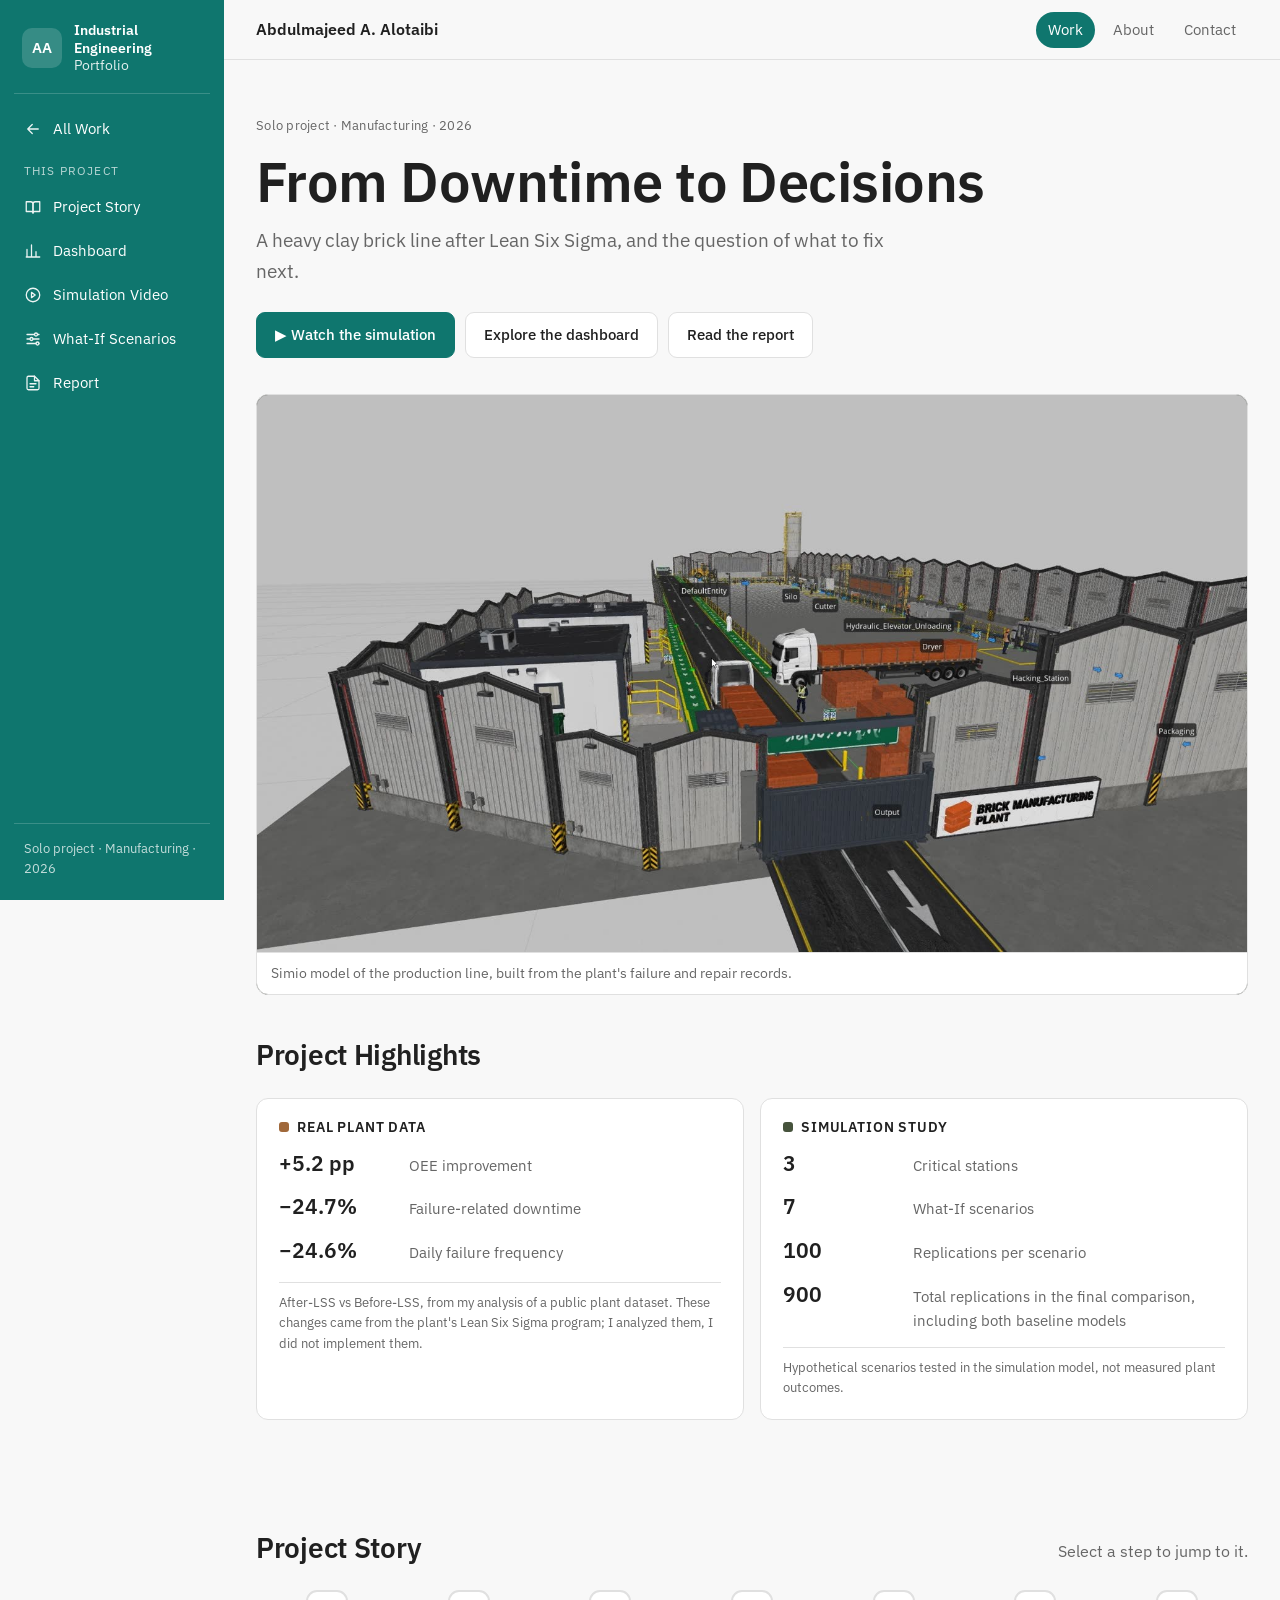
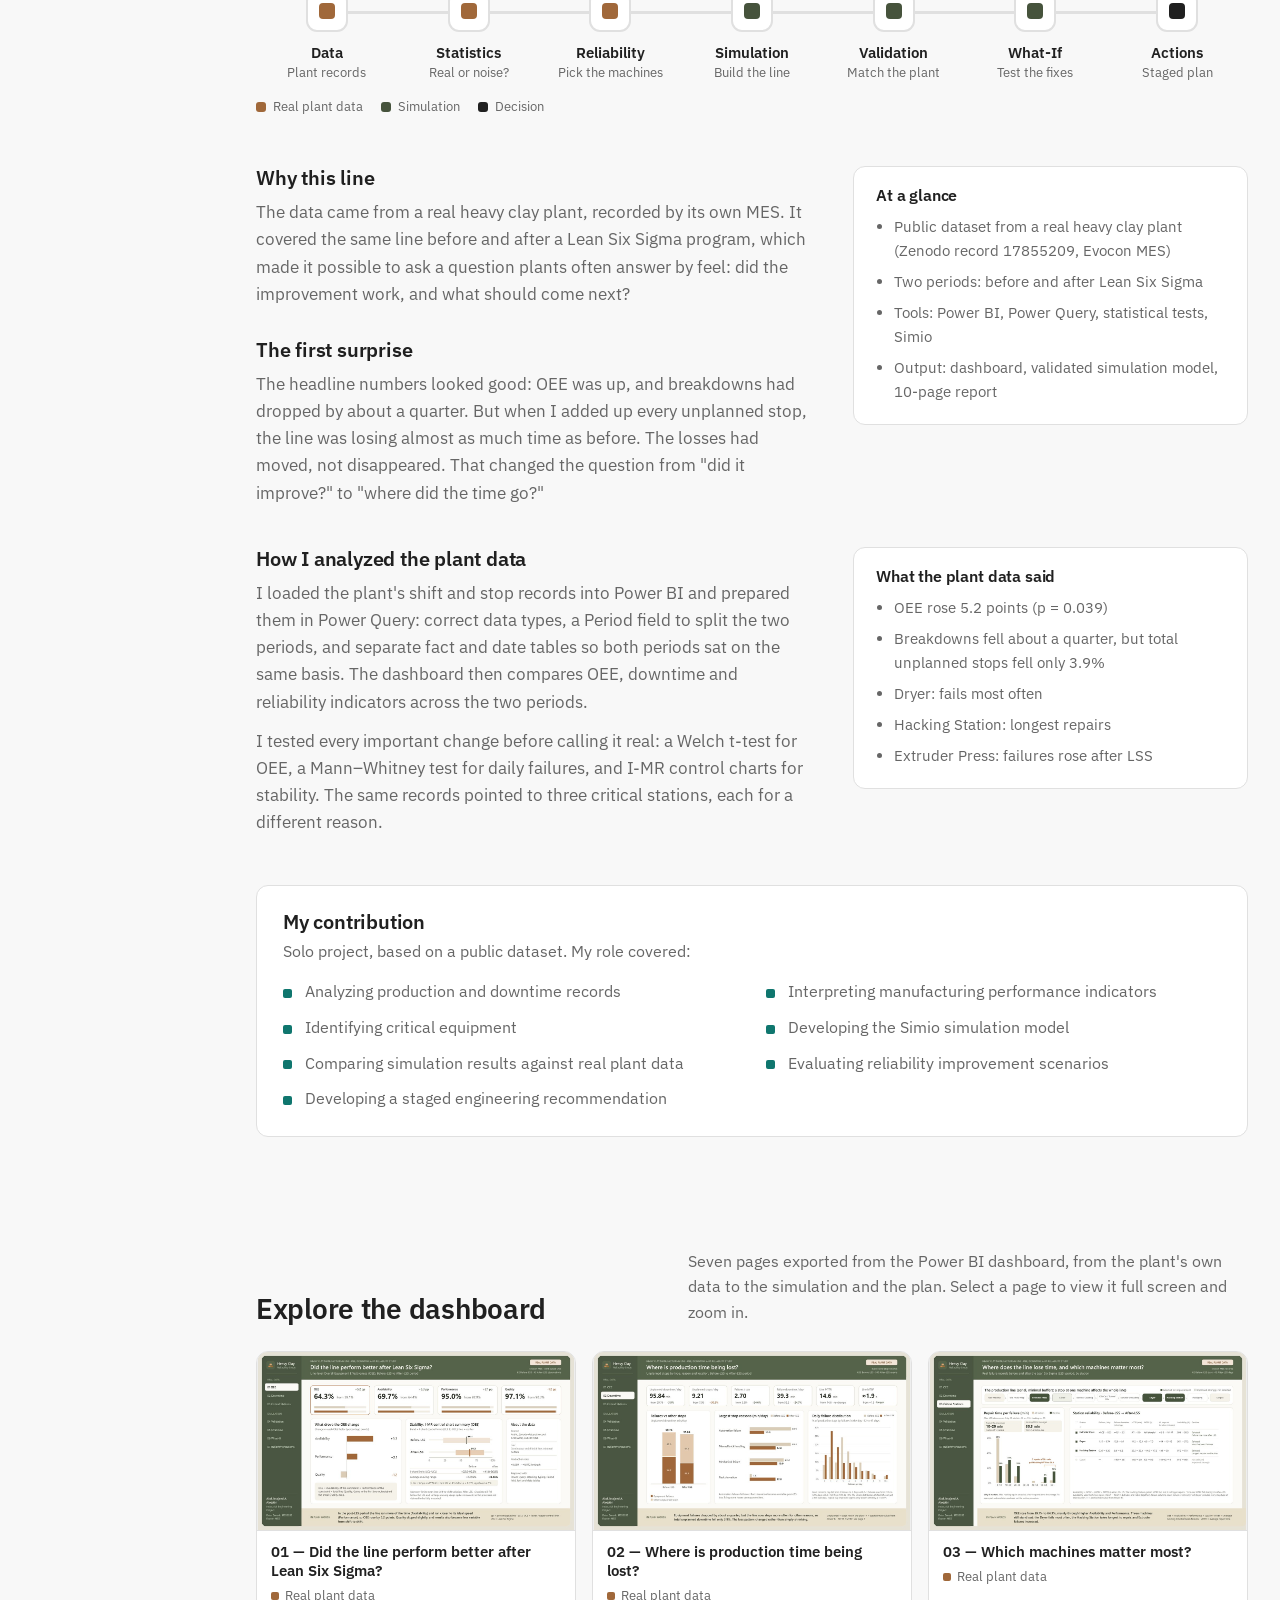
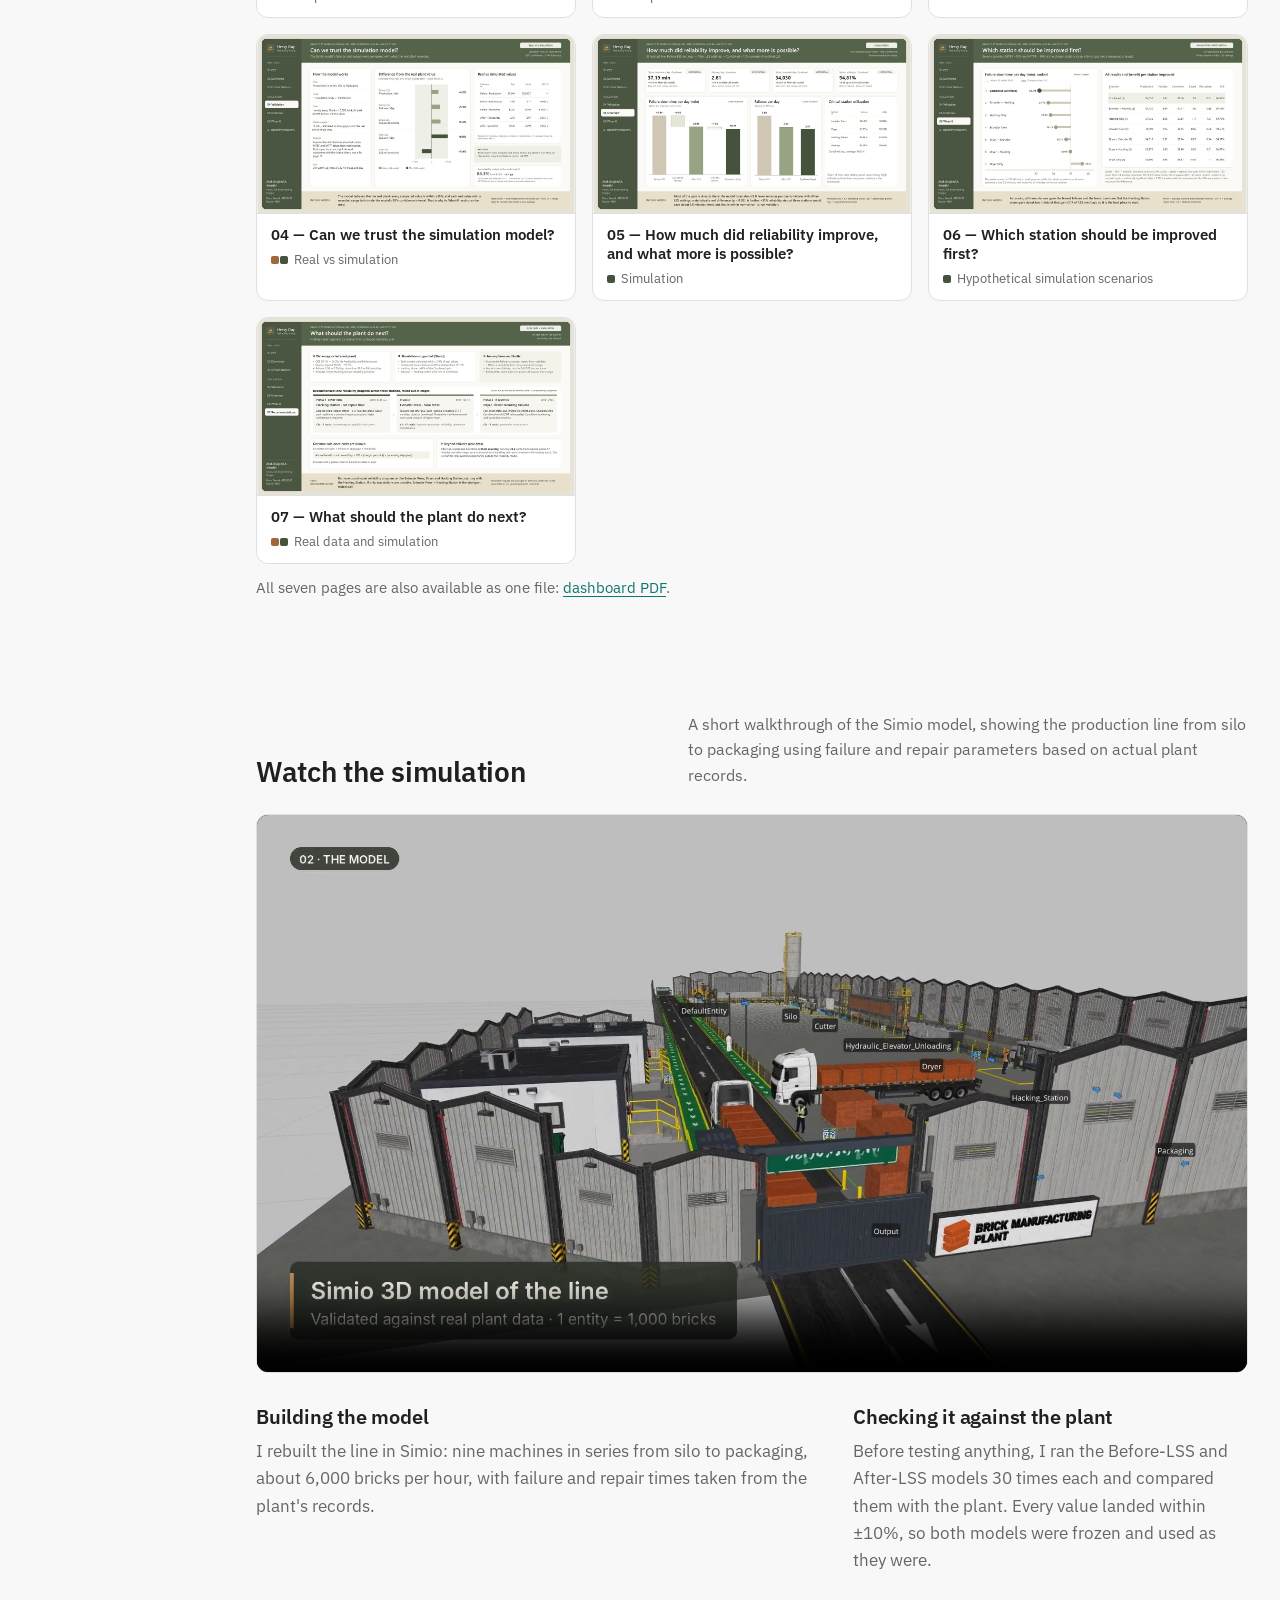
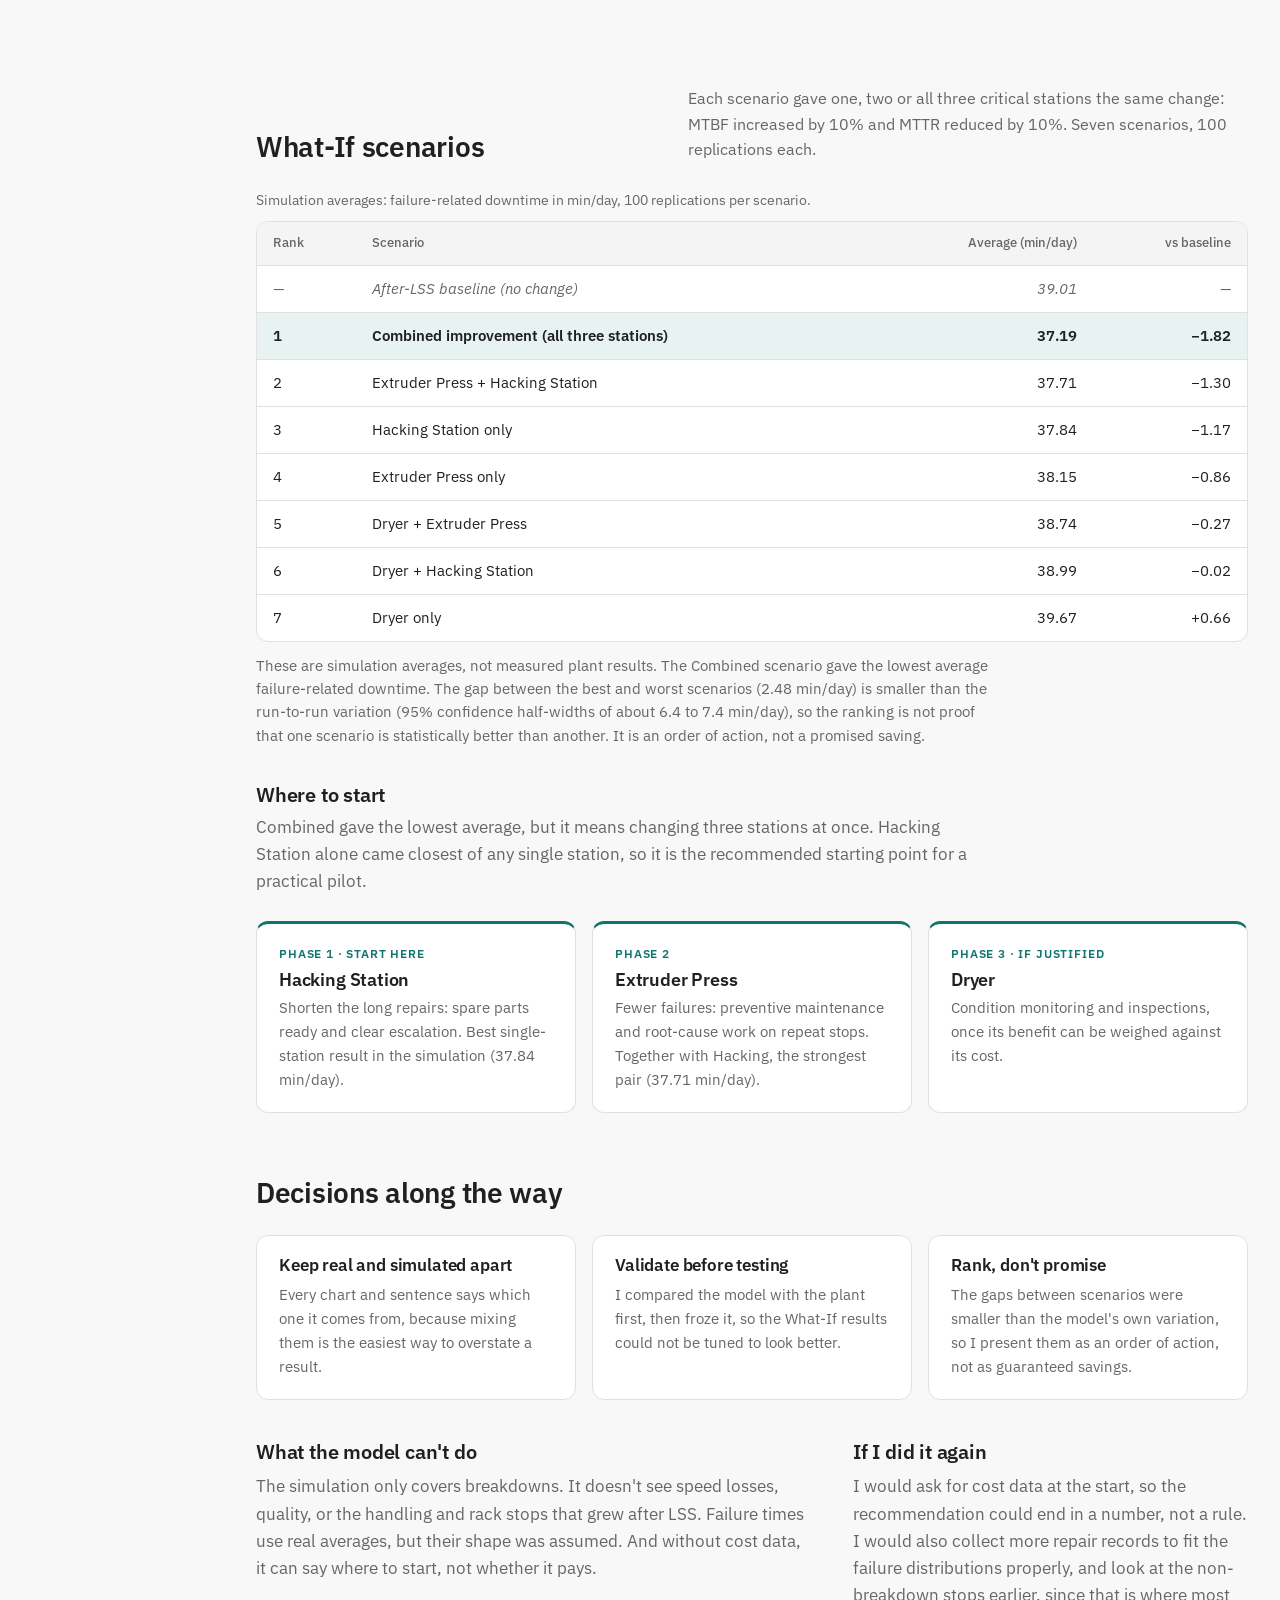
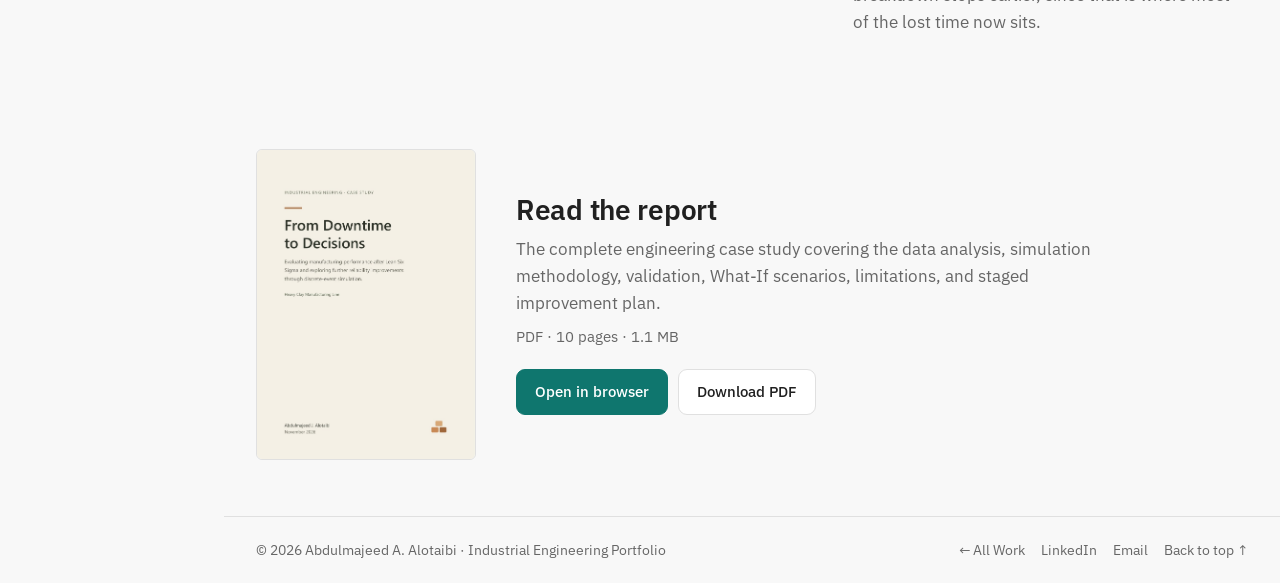
==== commit 07fdad94: "Add files via upload" ====
--- a/projects/heavy-clay/index.html
+++ b/projects/heavy-clay/index.html
@@ -3,13 +3,13 @@
 <head>
 <meta charset="utf-8">
 <meta name="viewport" content="width=device-width, initial-scale=1">
-<title>From Downtime to Decisions | Abdulmajeed J. Alotaibi</title>
+<title>From Downtime to Decisions | Abdulmajeed A. Alotaibi</title>
 <meta name="description" content="Industrial engineering case study: a heavy clay brick line after Lean Six Sigma. Analysis of real plant data, a validated Simio simulation model, What-If reliability scenarios and a staged improvement plan.">
-<meta name="author" content="Abdulmajeed J. Alotaibi">
+<meta name="author" content="Abdulmajeed A. Alotaibi">
 <link rel="canonical" href="https://aa-alotaibi.github.io/projects/heavy-clay/">
 <meta property="og:type" content="article">
-<meta property="og:site_name" content="Abdulmajeed J. Alotaibi | Industrial Engineering Portfolio">
-<meta property="og:title" content="From Downtime to Decisions | Abdulmajeed J. Alotaibi">
+<meta property="og:site_name" content="Abdulmajeed A. Alotaibi | Industrial Engineering Portfolio">
+<meta property="og:title" content="From Downtime to Decisions | Abdulmajeed A. Alotaibi">
 <meta property="og:description" content="A heavy clay brick line after Lean Six Sigma, and the question of what to fix next. Real plant data, a validated Simio model and seven What-If scenarios.">
 <meta property="og:url" content="https://aa-alotaibi.github.io/projects/heavy-clay/">
 <meta property="og:image" content="https://aa-alotaibi.github.io/projects/heavy-clay/img/og-image.jpg">
@@ -31,7 +31,7 @@
 
 <aside class="sidebar" id="sidebar" aria-label="Sidebar">
   <button class="sb-close" type="button" data-close-drawer aria-label="Close menu">Close ✕</button>
-  <a class="sb-id" href="../../index.html" aria-label="Abdulmajeed J. Alotaibi, Industrial Engineering Portfolio: home">
+  <a class="sb-id" href="../../index.html" aria-label="Abdulmajeed A. Alotaibi, Industrial Engineering Portfolio: home">
     <span class="sb-mono" aria-hidden="true">AA</span>
     <span class="sb-t"><b>Industrial Engineering</b>Portfolio</span>
   </a>
@@ -53,7 +53,7 @@
 <div class="main">
   <header class="topbar">
     <div class="in">
-      <a class="wordmark" href="../../index.html">Abdulmajeed J. Alotaibi</a>
+      <a class="wordmark" href="../../index.html">Abdulmajeed A. Alotaibi</a>
       <nav aria-label="Main">
         <ul class="topnav">
           <li><a class="active" href="../../index.html#work" aria-current="true">Work</a></li>
@@ -288,7 +288,7 @@
           <p class="note" style="margin-top:8px">PDF · 10 pages · 1.1 MB</p>
           <div class="btns" style="margin-top:20px">
             <a class="btn primary" href="files/From-Downtime-to-Decisions-Report.pdf" target="_blank" rel="noopener">Open in browser</a>
-            <a class="btn" href="files/From-Downtime-to-Decisions-Report.pdf" download="From-Downtime-to-Decisions_Abdulmajeed-J-Alotaibi.pdf">Download PDF</a>
+            <a class="btn" href="files/From-Downtime-to-Decisions-Report.pdf" download="From-Downtime-to-Decisions_Abdulmajeed-A-Alotaibi.pdf">Download PDF</a>
           </div>
         </div>
       </div>
@@ -297,7 +297,7 @@
 
   <footer>
     <div class="wrap">
-      <span>© 2026 Abdulmajeed J. Alotaibi · Industrial Engineering Portfolio</span>
+      <span>© 2026 Abdulmajeed A. Alotaibi · Industrial Engineering Portfolio</span>
       <span class="links"><a href="../../index.html#work">← All Work</a><a href="https://www.linkedin.com/in/majalotaibi/" target="_blank" rel="noopener">LinkedIn</a><a href="mailto:mjealotaibi@gmail.com">Email</a><a href="#top">Back to top ↑</a></span>
     </div>
   </footer>
--- a/assets/css/style.css
+++ b/assets/css/style.css
@@ -1,4 +1,4 @@
-/* Abdulmajeed J. Alotaibi · Industrial Engineering Portfolio
+/* Abdulmajeed A. Alotaibi · Industrial Engineering Portfolio
    One accent colour (--primary), shared by buttons, sidebar, links, focus and active states. */
 :root{
   --primary:#0F766E;          /* the "View Work" teal: buttons, sidebar, links, active states */
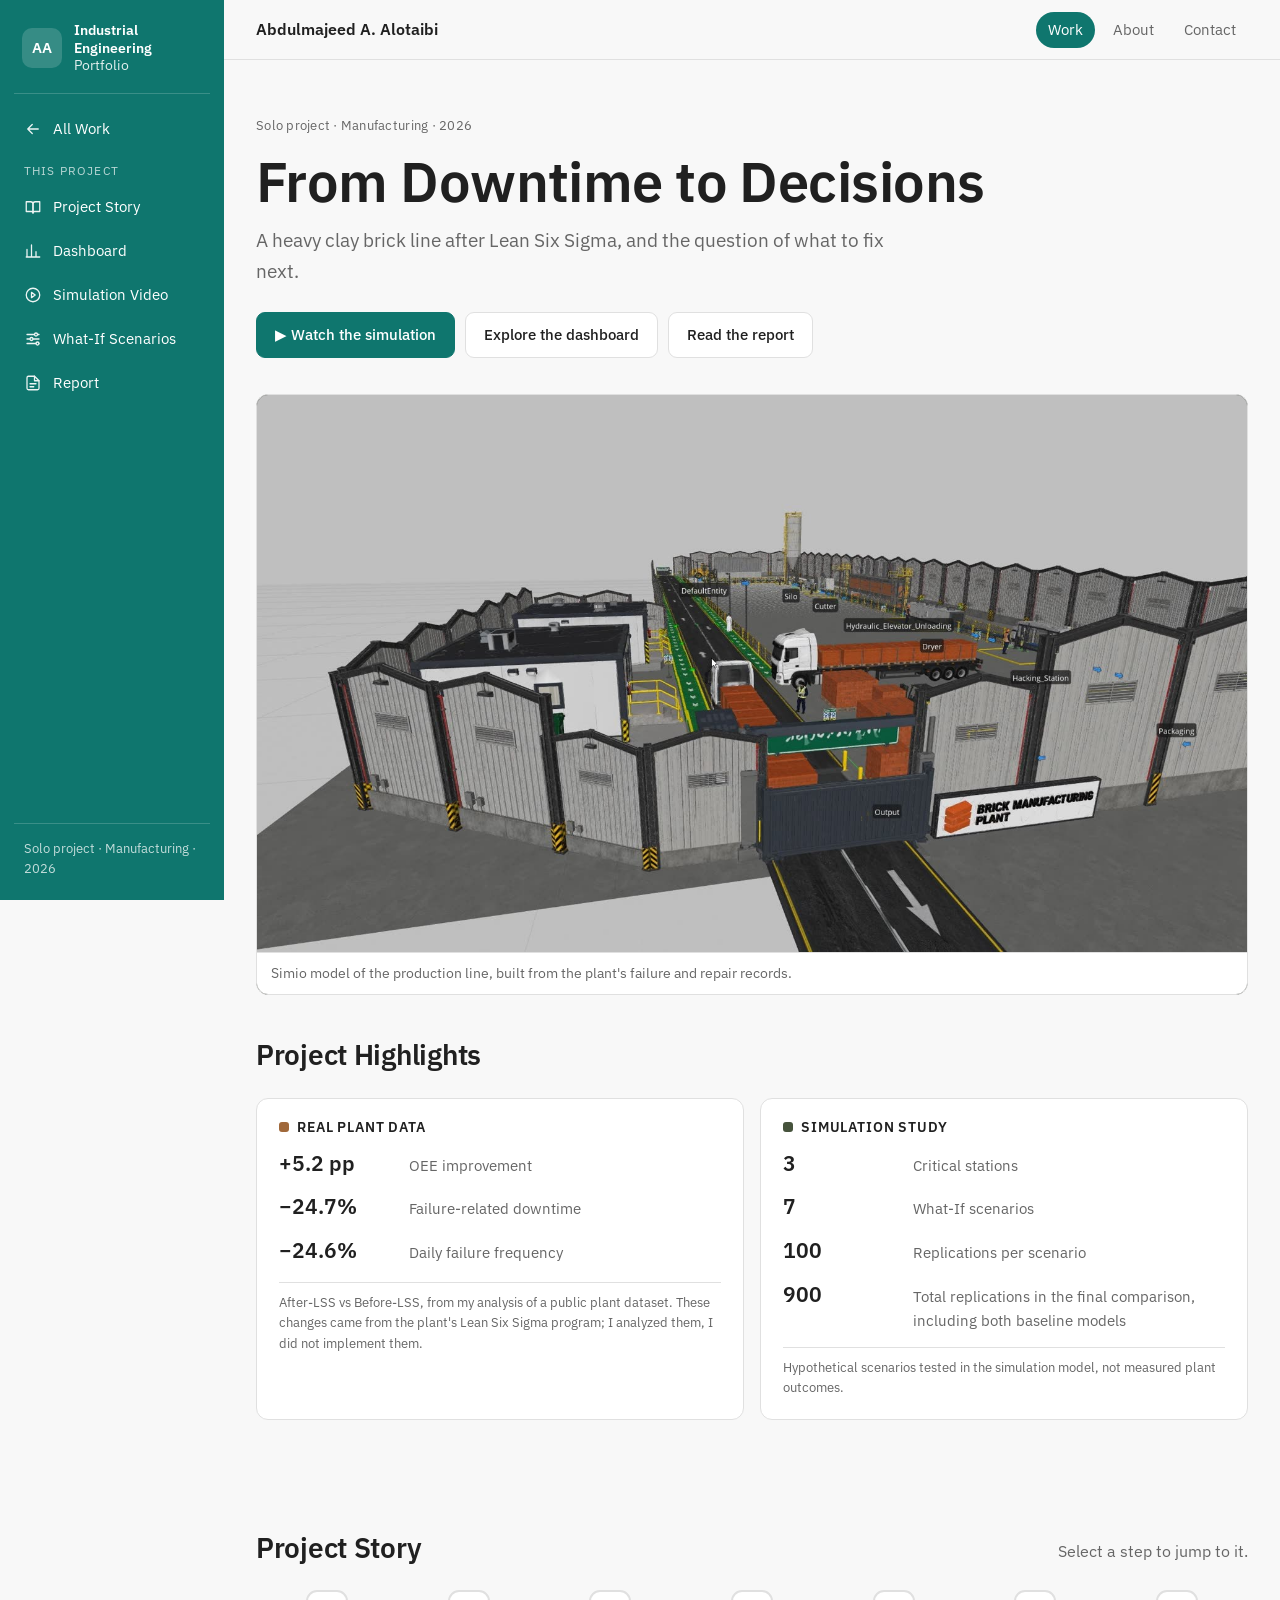
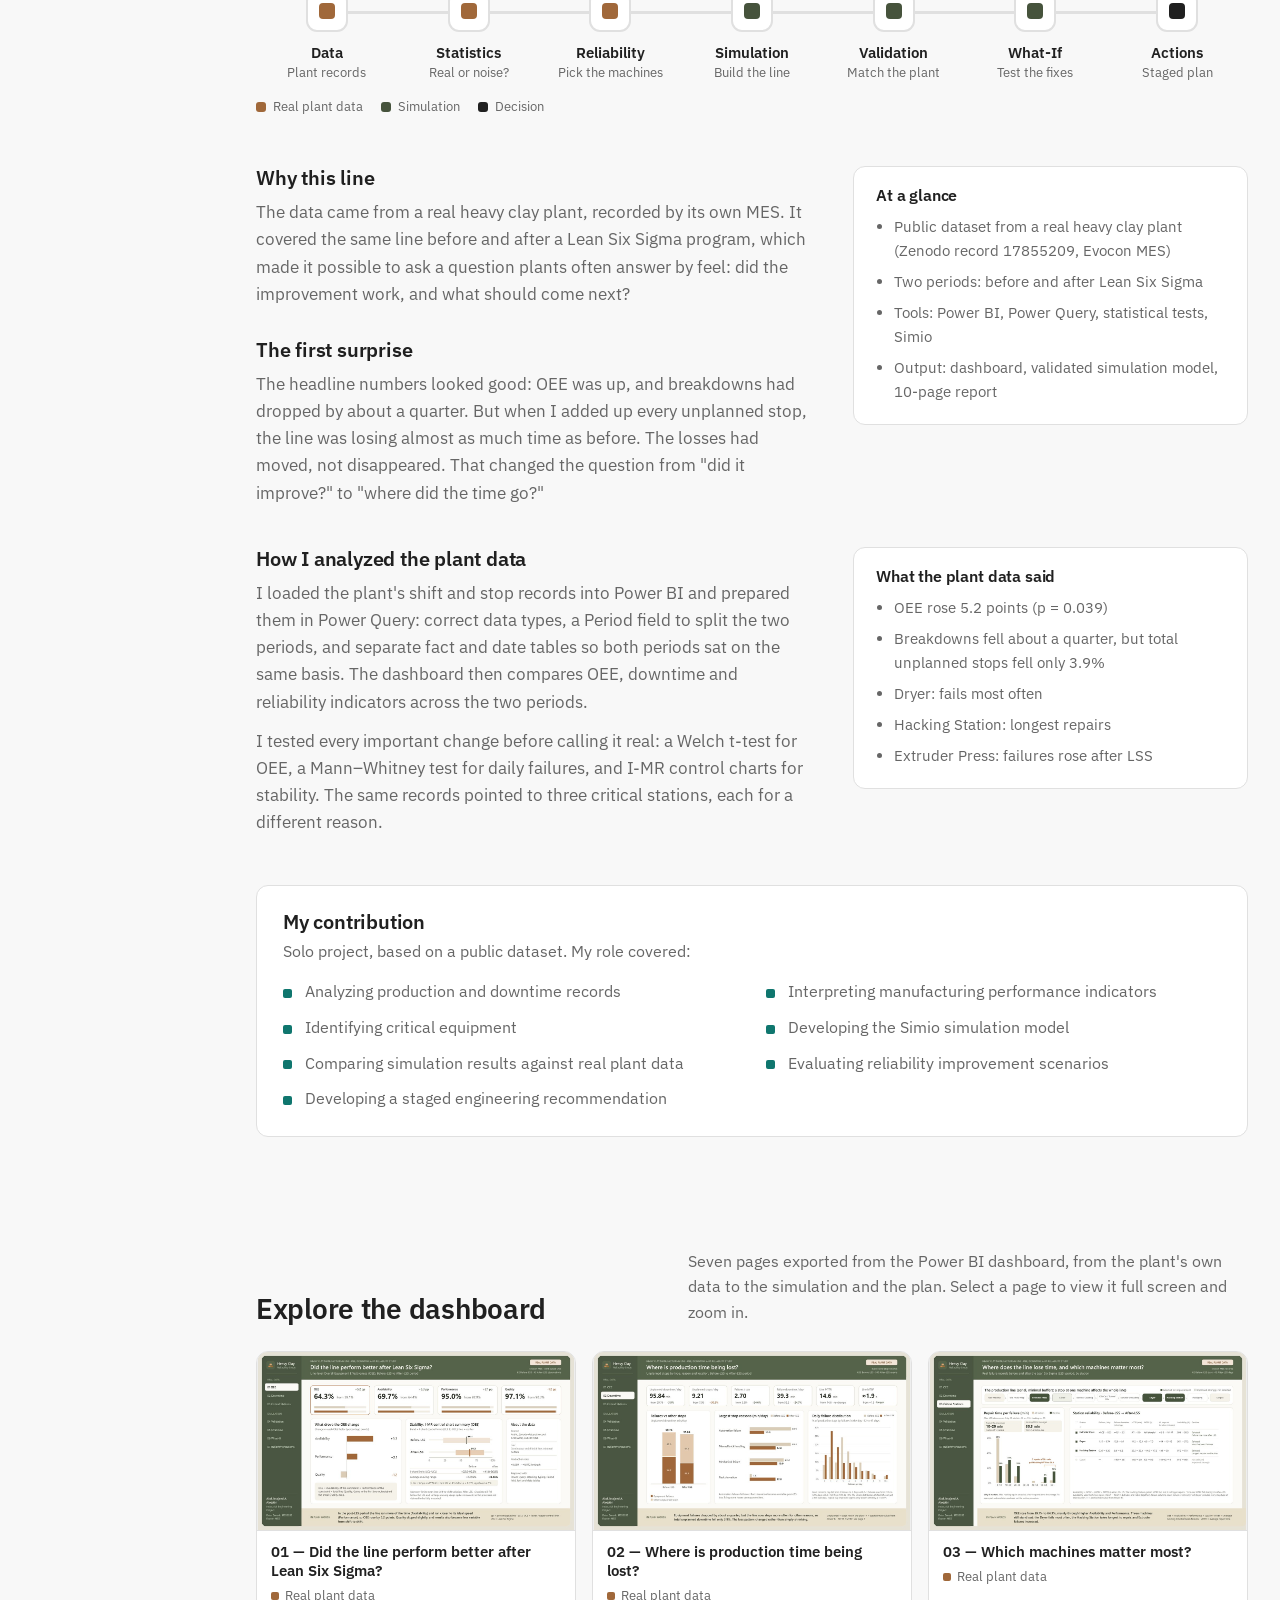
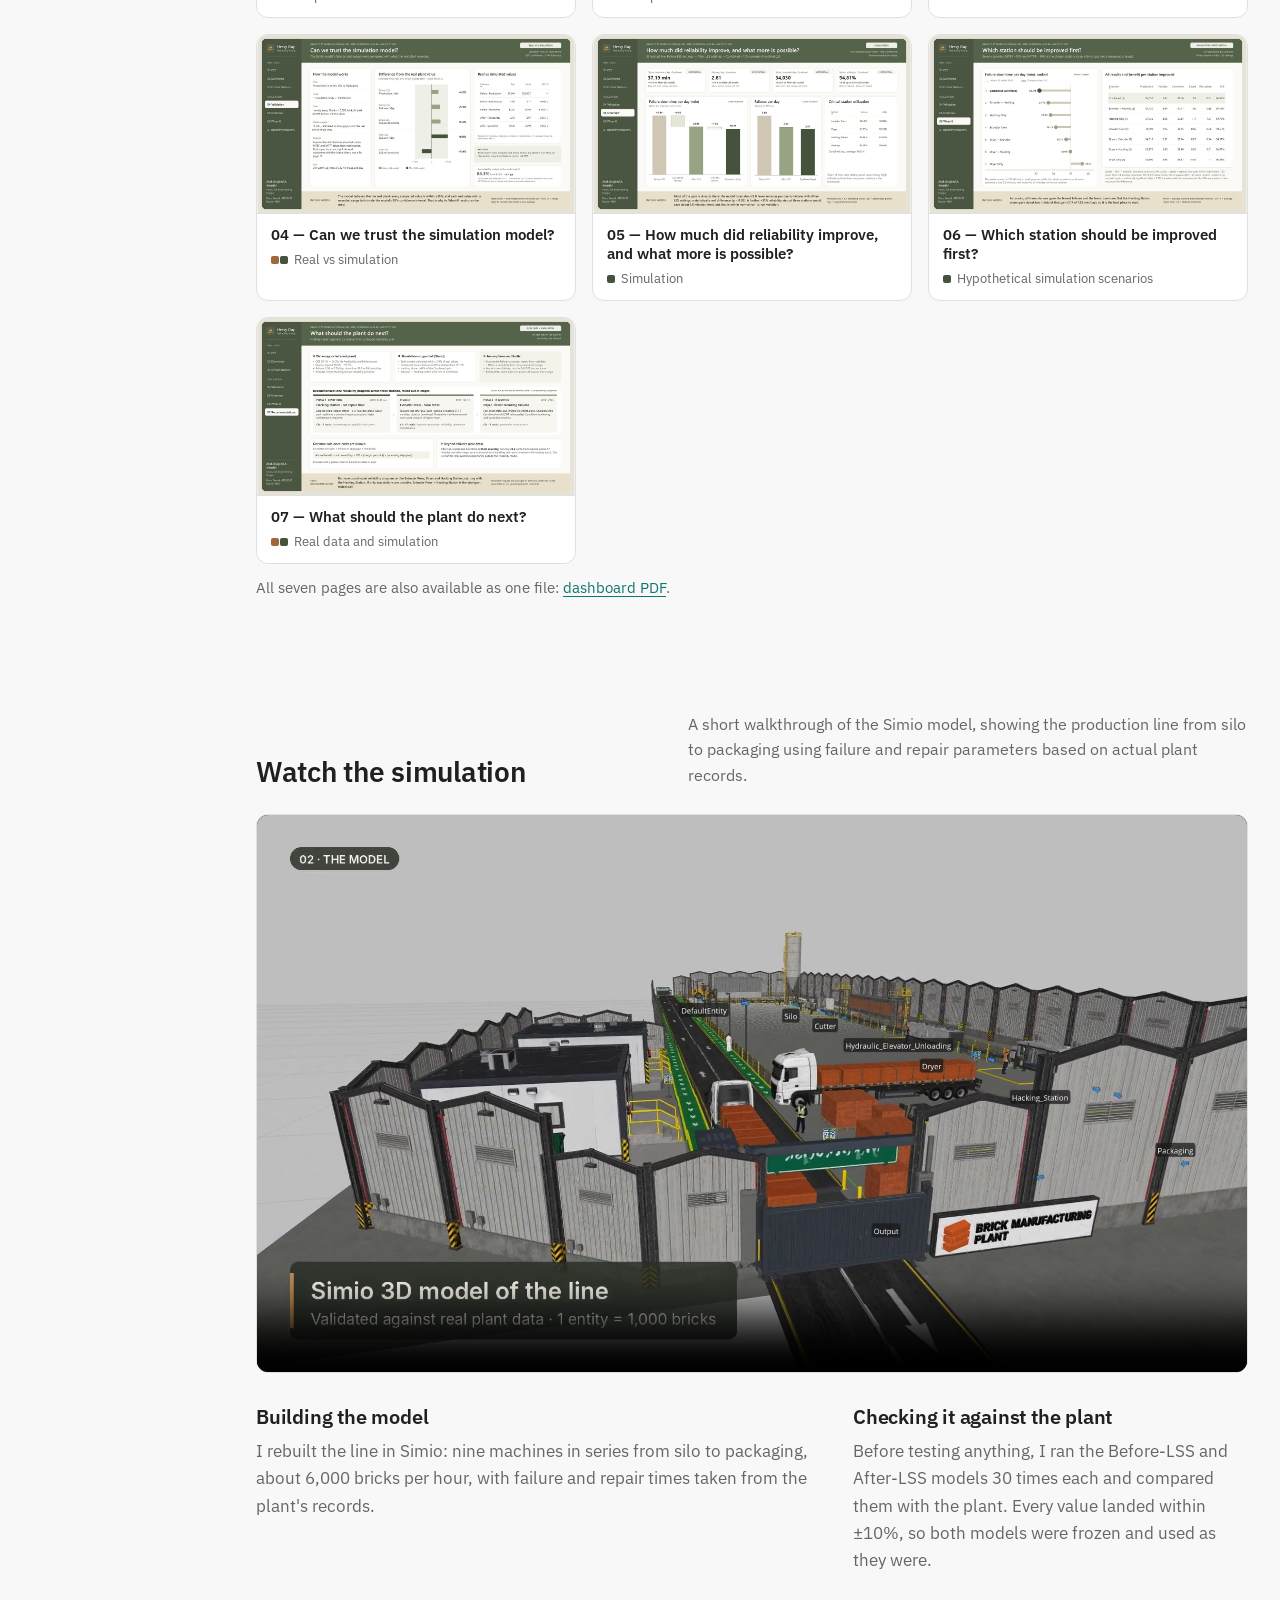
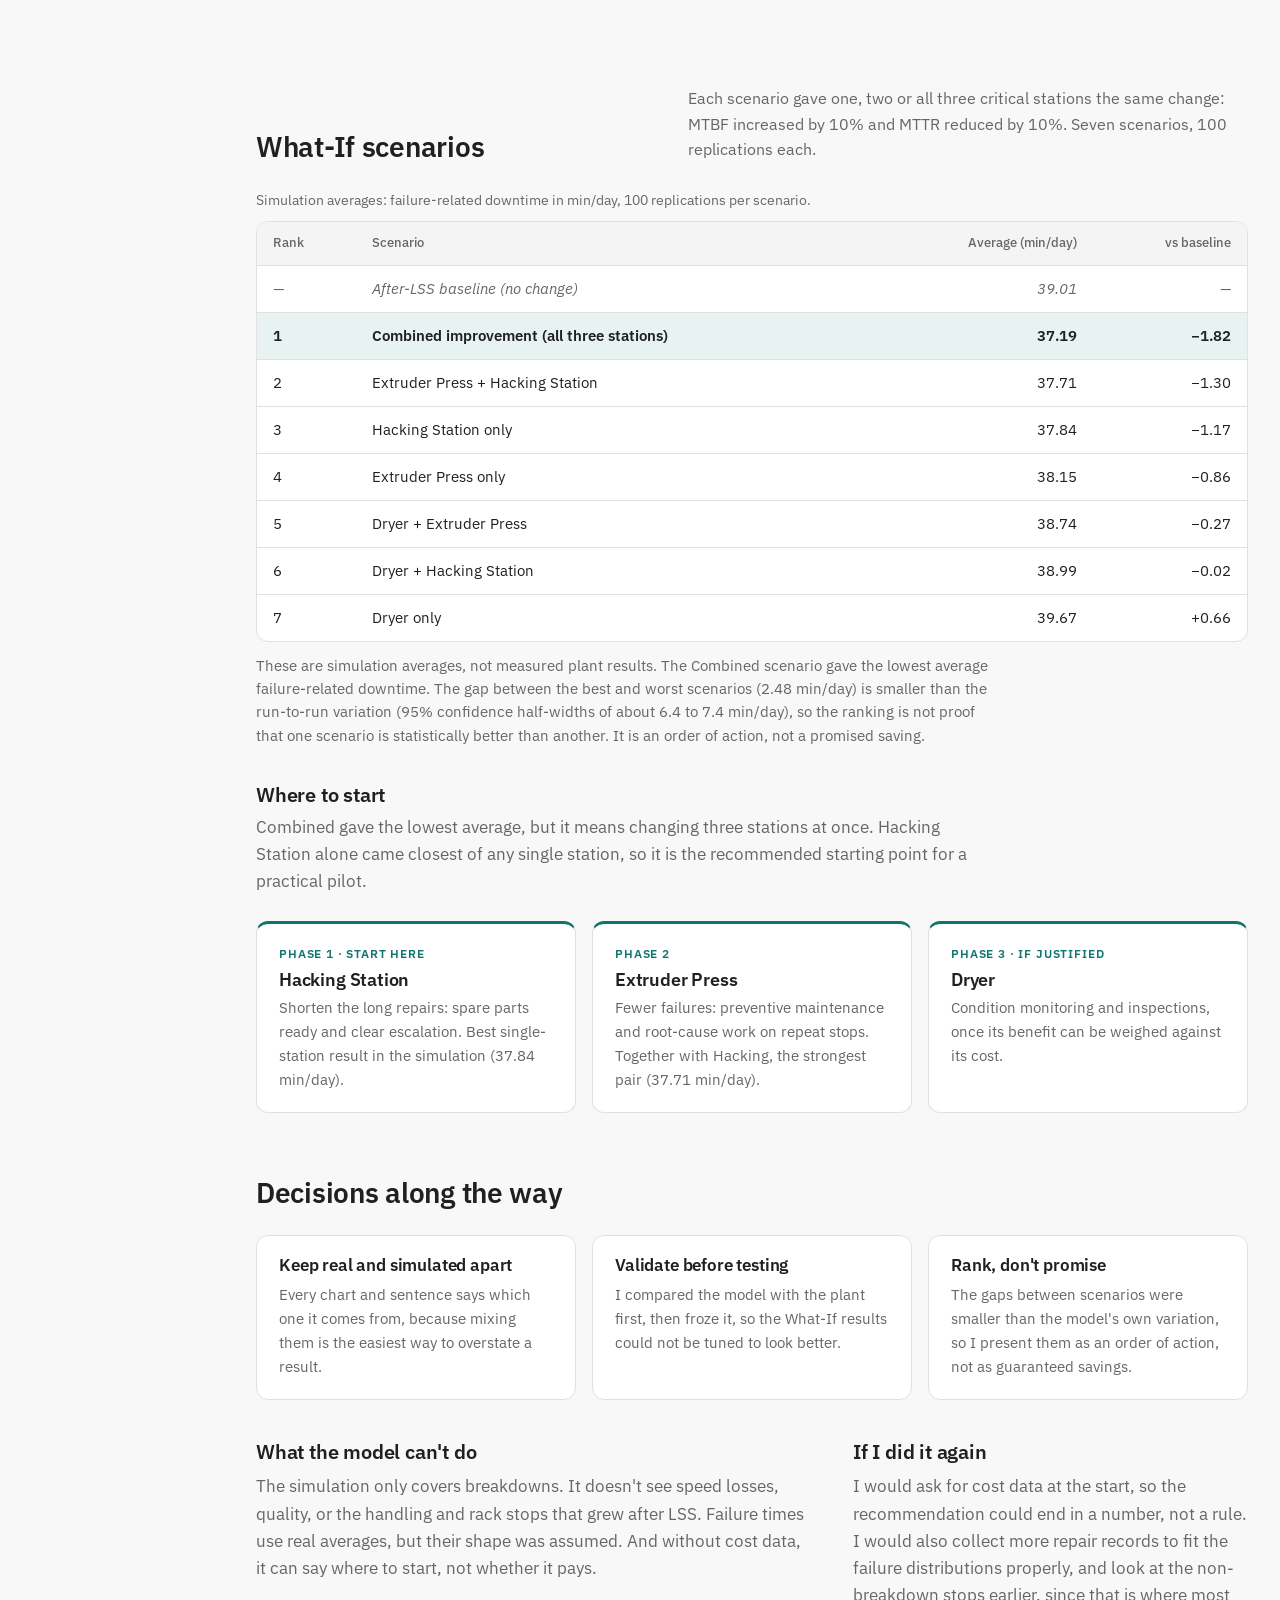
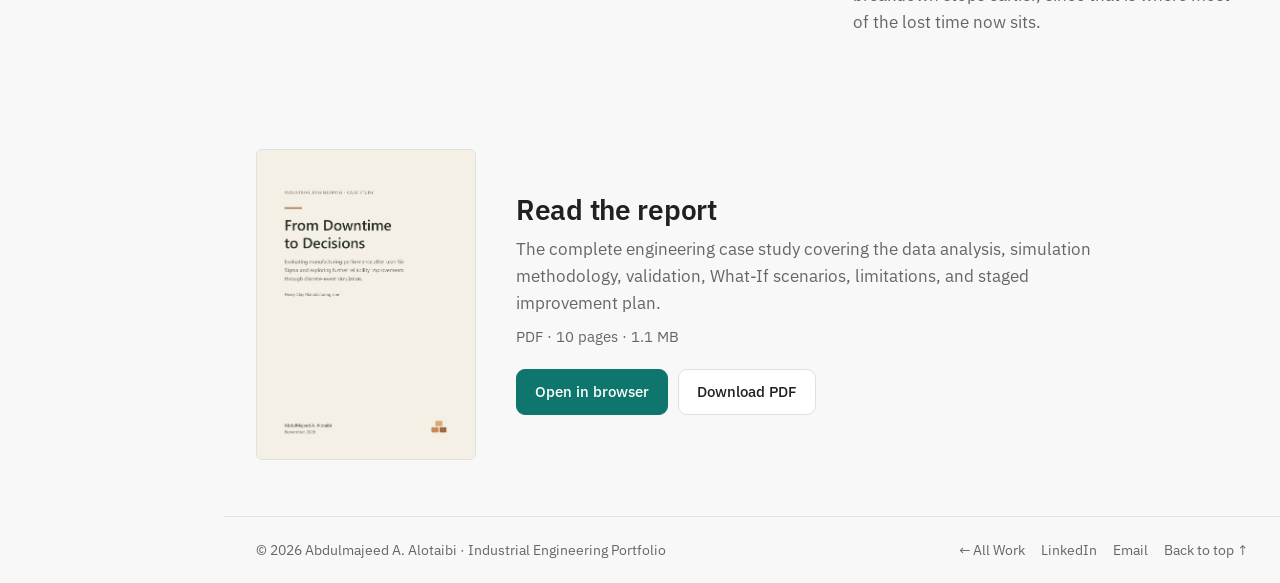
==== commit 0514a8f1: "Add files via upload" ====
--- a/projects/heavy-clay/index.html
+++ b/projects/heavy-clay/index.html
@@ -24,7 +24,7 @@
 <link rel="preconnect" href="https://fonts.googleapis.com">
 <link rel="preconnect" href="https://fonts.gstatic.com" crossorigin>
 <link href="https://fonts.googleapis.com/css2?family=IBM+Plex+Sans:wght@400;500;600&amp;display=swap" rel="stylesheet">
-<link rel="stylesheet" href="../../assets/css/style.css">
+<link rel="stylesheet" href="../../assets/css/style.css?v=20261125-3">
 </head>
 <body id="top">
 <a class="skip" href="#main">Skip to content</a>
@@ -36,15 +36,15 @@
     <span class="sb-t"><b>Industrial Engineering</b>Portfolio</span>
   </a>
   <ul class="sb-nav">
-    <li><a href="../../index.html#work"><svg viewBox="0 0 24 24" aria-hidden="true"><path d="M19 12H5M11 6l-6 6 6 6"/></svg>All Work</a></li>
+    <li><a href="../../index.html#work"><svg viewBox="0 0 24 24" aria-hidden="true" width="18" height="18" fill="none" stroke="currentColor" stroke-width="1.8" stroke-linecap="round" stroke-linejoin="round"><path d="M19 12H5M11 6l-6 6 6 6"/></svg>All Work</a></li>
   </ul>
   <div class="sb-label">This project</div>
   <ul class="sb-nav" data-spy>
-    <li><a href="#story"><svg viewBox="0 0 24 24" aria-hidden="true"><path d="M3 5h6a3 3 0 0 1 3 3v12a2 2 0 0 0-2-2H3V5Z"/><path d="M21 5h-6a3 3 0 0 0-3 3v12a2 2 0 0 1 2-2h7V5Z"/></svg>Project Story</a></li>
-    <li><a href="#dashboard"><svg viewBox="0 0 24 24" aria-hidden="true"><path d="M4 20V10M10 20V4M16 20v-7M21 20H3"/></svg>Dashboard</a></li>
-    <li><a href="#simulation"><svg viewBox="0 0 24 24" aria-hidden="true"><circle cx="12" cy="12" r="9"/><path d="m10 8.5 5 3.5-5 3.5v-7Z"/></svg>Simulation Video</a></li>
-    <li><a href="#scenarios"><svg viewBox="0 0 24 24" aria-hidden="true"><path d="M4 6h10M18 6h2M4 12h4M12 12h8M4 18h12M20 18h0"/><circle cx="16" cy="6" r="2"/><circle cx="10" cy="12" r="2"/><circle cx="18" cy="18" r="2"/></svg>What-If Scenarios</a></li>
-    <li><a href="#report"><svg viewBox="0 0 24 24" aria-hidden="true"><path d="M14 3H6a2 2 0 0 0-2 2v14a2 2 0 0 0 2 2h12a2 2 0 0 0 2-2V9l-6-6Z"/><path d="M14 3v6h6M8 13h8M8 17h5"/></svg>Report</a></li>
+    <li><a href="#story"><svg viewBox="0 0 24 24" aria-hidden="true" width="18" height="18" fill="none" stroke="currentColor" stroke-width="1.8" stroke-linecap="round" stroke-linejoin="round"><path d="M3 5h6a3 3 0 0 1 3 3v12a2 2 0 0 0-2-2H3V5Z"/><path d="M21 5h-6a3 3 0 0 0-3 3v12a2 2 0 0 1 2-2h7V5Z"/></svg>Project Story</a></li>
+    <li><a href="#dashboard"><svg viewBox="0 0 24 24" aria-hidden="true" width="18" height="18" fill="none" stroke="currentColor" stroke-width="1.8" stroke-linecap="round" stroke-linejoin="round"><path d="M4 20V10M10 20V4M16 20v-7M21 20H3"/></svg>Dashboard</a></li>
+    <li><a href="#simulation"><svg viewBox="0 0 24 24" aria-hidden="true" width="18" height="18" fill="none" stroke="currentColor" stroke-width="1.8" stroke-linecap="round" stroke-linejoin="round"><circle cx="12" cy="12" r="9"/><path d="m10 8.5 5 3.5-5 3.5v-7Z"/></svg>Simulation Video</a></li>
+    <li><a href="#scenarios"><svg viewBox="0 0 24 24" aria-hidden="true" width="18" height="18" fill="none" stroke="currentColor" stroke-width="1.8" stroke-linecap="round" stroke-linejoin="round"><path d="M4 6h10M18 6h2M4 12h4M12 12h8M4 18h12M20 18h0"/><circle cx="16" cy="6" r="2"/><circle cx="10" cy="12" r="2"/><circle cx="18" cy="18" r="2"/></svg>What-If Scenarios</a></li>
+    <li><a href="#report"><svg viewBox="0 0 24 24" aria-hidden="true" width="18" height="18" fill="none" stroke="currentColor" stroke-width="1.8" stroke-linecap="round" stroke-linejoin="round"><path d="M14 3H6a2 2 0 0 0-2 2v14a2 2 0 0 0 2 2h12a2 2 0 0 0 2-2V9l-6-6Z"/><path d="M14 3v6h6M8 13h8M8 17h5"/></svg>Report</a></li>
   </ul>
   <div class="sb-foot">Solo project · Manufacturing · 2026</div>
 </aside>
@@ -61,7 +61,7 @@
           <li><a href="../../index.html#contact">Contact</a></li>
         </ul>
       </nav>
-      <button class="menu-btn" type="button" aria-controls="sidebar" aria-expanded="false"><svg viewBox="0 0 24 24" aria-hidden="true"><path d="M4 7h16M4 12h16M4 17h16"/></svg>Menu</button>
+      <button class="menu-btn" type="button" aria-controls="sidebar" aria-expanded="false"><svg viewBox="0 0 24 24" aria-hidden="true" width="18" height="18" fill="none" stroke="currentColor" stroke-width="1.8" stroke-linecap="round" stroke-linejoin="round"><path d="M4 7h16M4 12h16M4 17h16"/></svg>Menu</button>
     </div>
   </header>
 
@@ -315,6 +315,6 @@
     <button type="button" id="lb-next" aria-label="Next page">Next →</button>
   </div>
 </div>
-<script src="../../assets/js/site.js" defer></script>
+<script src="../../assets/js/site.js?v=20261125-3" defer></script>
 </body>
 </html>
--- a/assets/css/style.css
+++ b/assets/css/style.css
@@ -104,9 +104,11 @@
 .more{margin-top:4px;font-size:15px;color:var(--primary);font-weight:500}
 
 .approach{display:grid;grid-template-columns:repeat(3,minmax(0,1fr));gap:18px}
-.approach .card{padding:22px}
+.approach .card{padding:20px 22px;transition:border-color var(--ease)}
+.approach .card:hover{border-color:var(--primary)}
+.ap-ico{display:block;width:22px;height:22px;fill:none;stroke:var(--primary);stroke-width:1.8;stroke-linecap:round;stroke-linejoin:round;margin-bottom:10px}
 .approach .n{font-size:13px;color:var(--primary);font-weight:600;letter-spacing:.06em}
-.approach h3{font-size:18px;margin:8px 0 6px}
+.approach h3{font-size:18px;margin:6px 0 6px}
 .approach p{color:var(--text-2);font-size:15.5px}
 
 /* Technical Skills: four equal cards (4 / 2 / 1 columns) */
